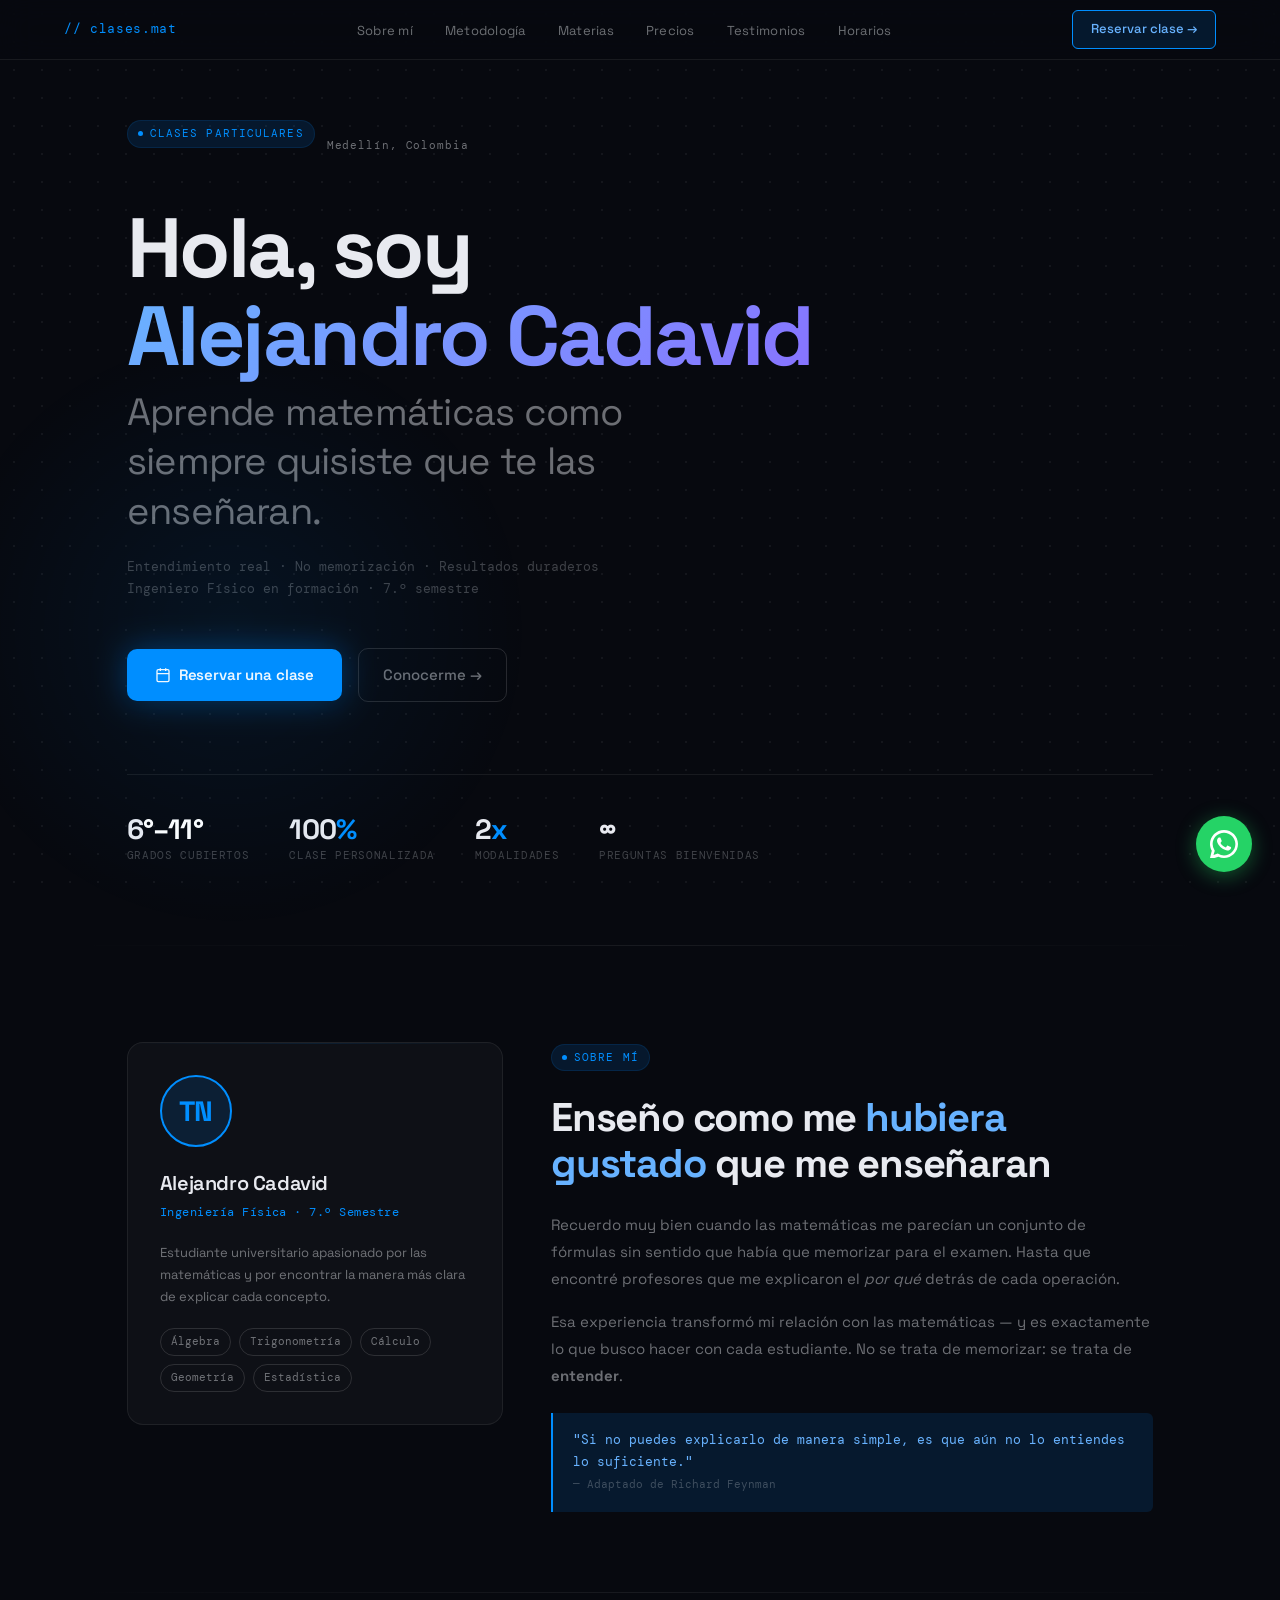
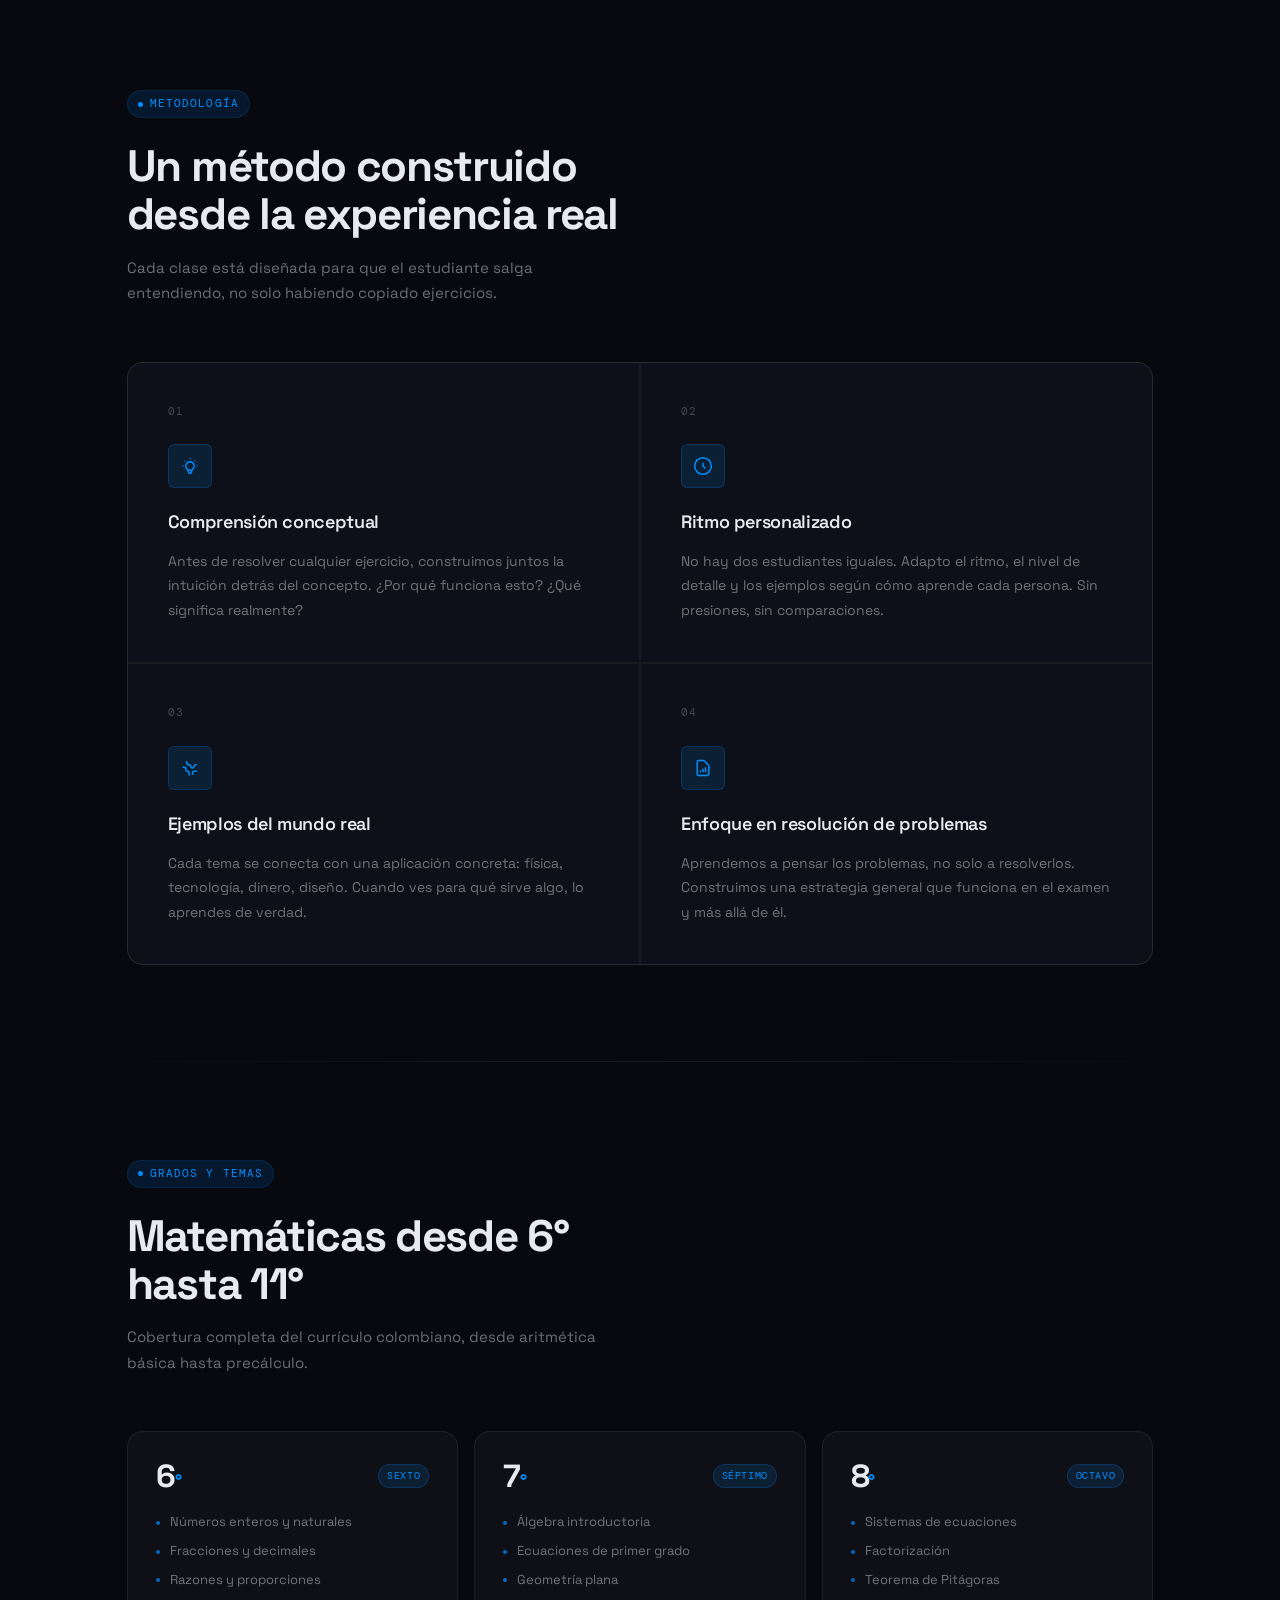
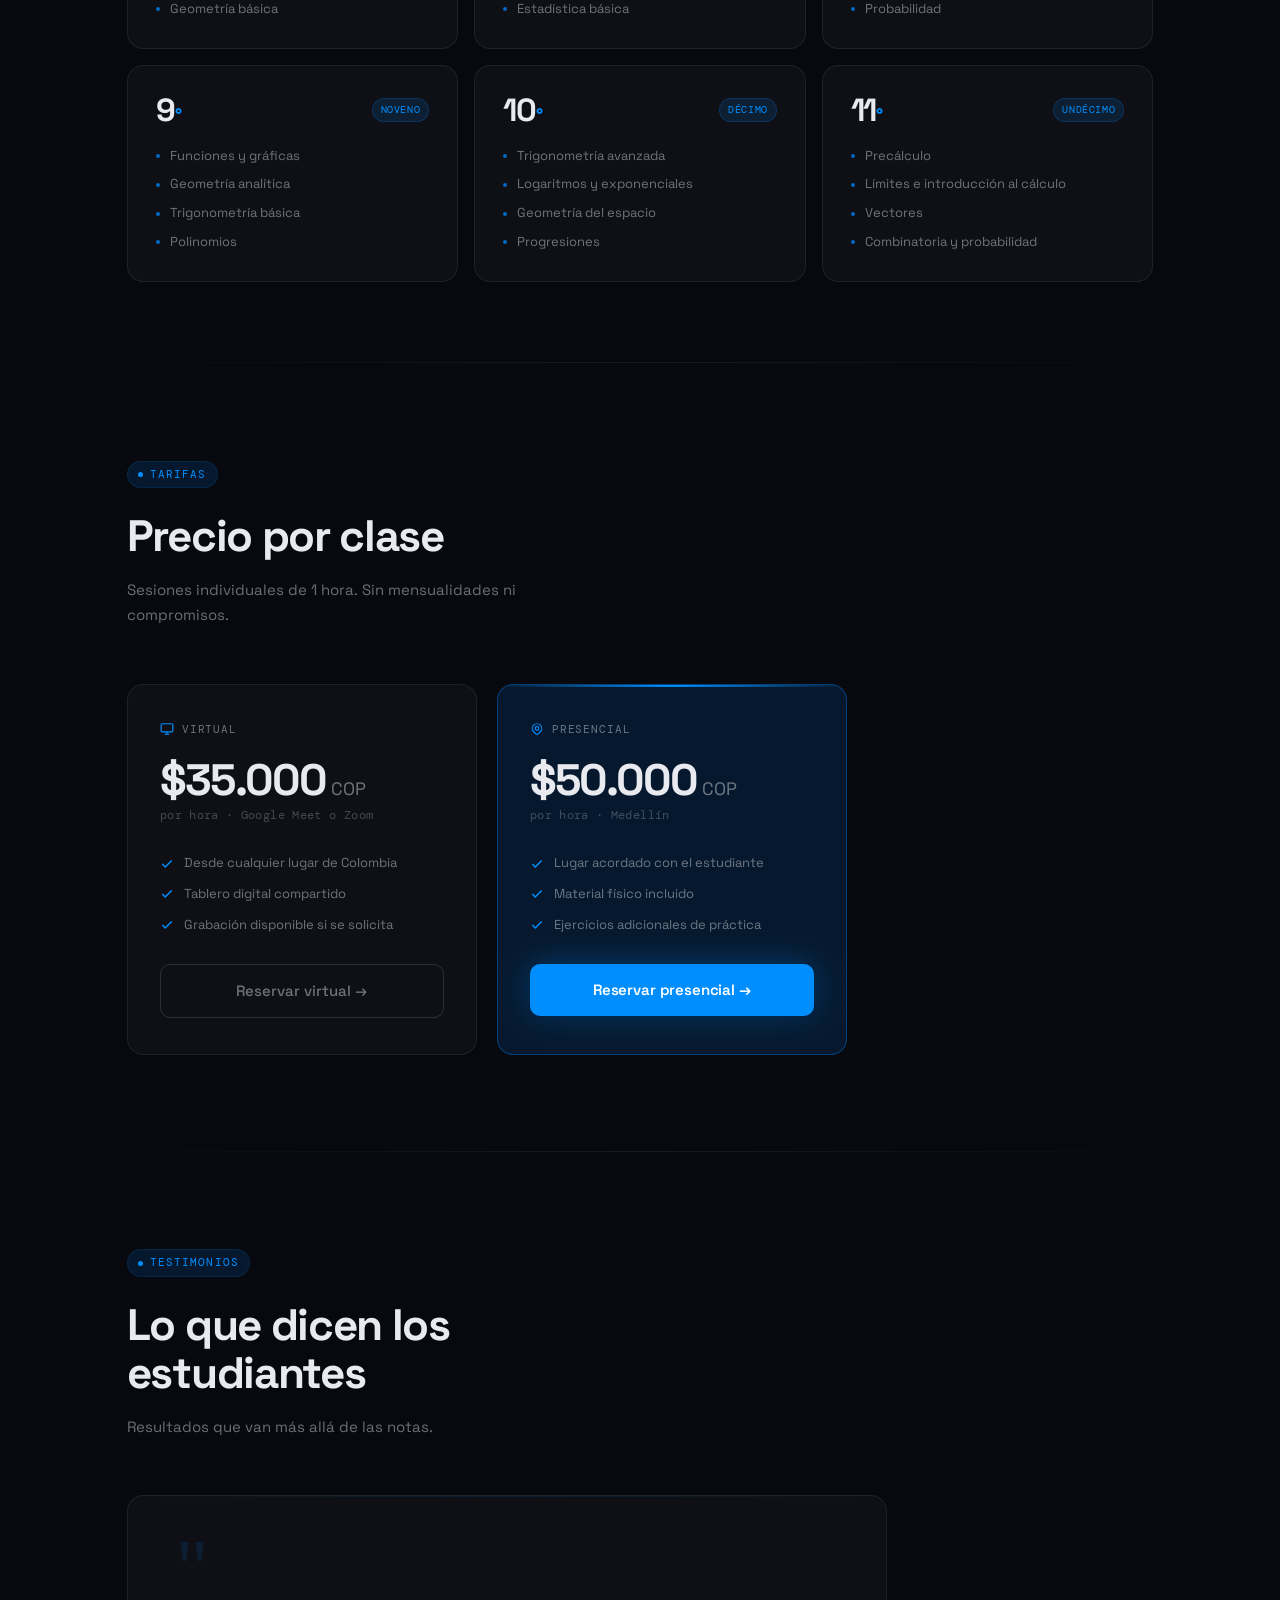
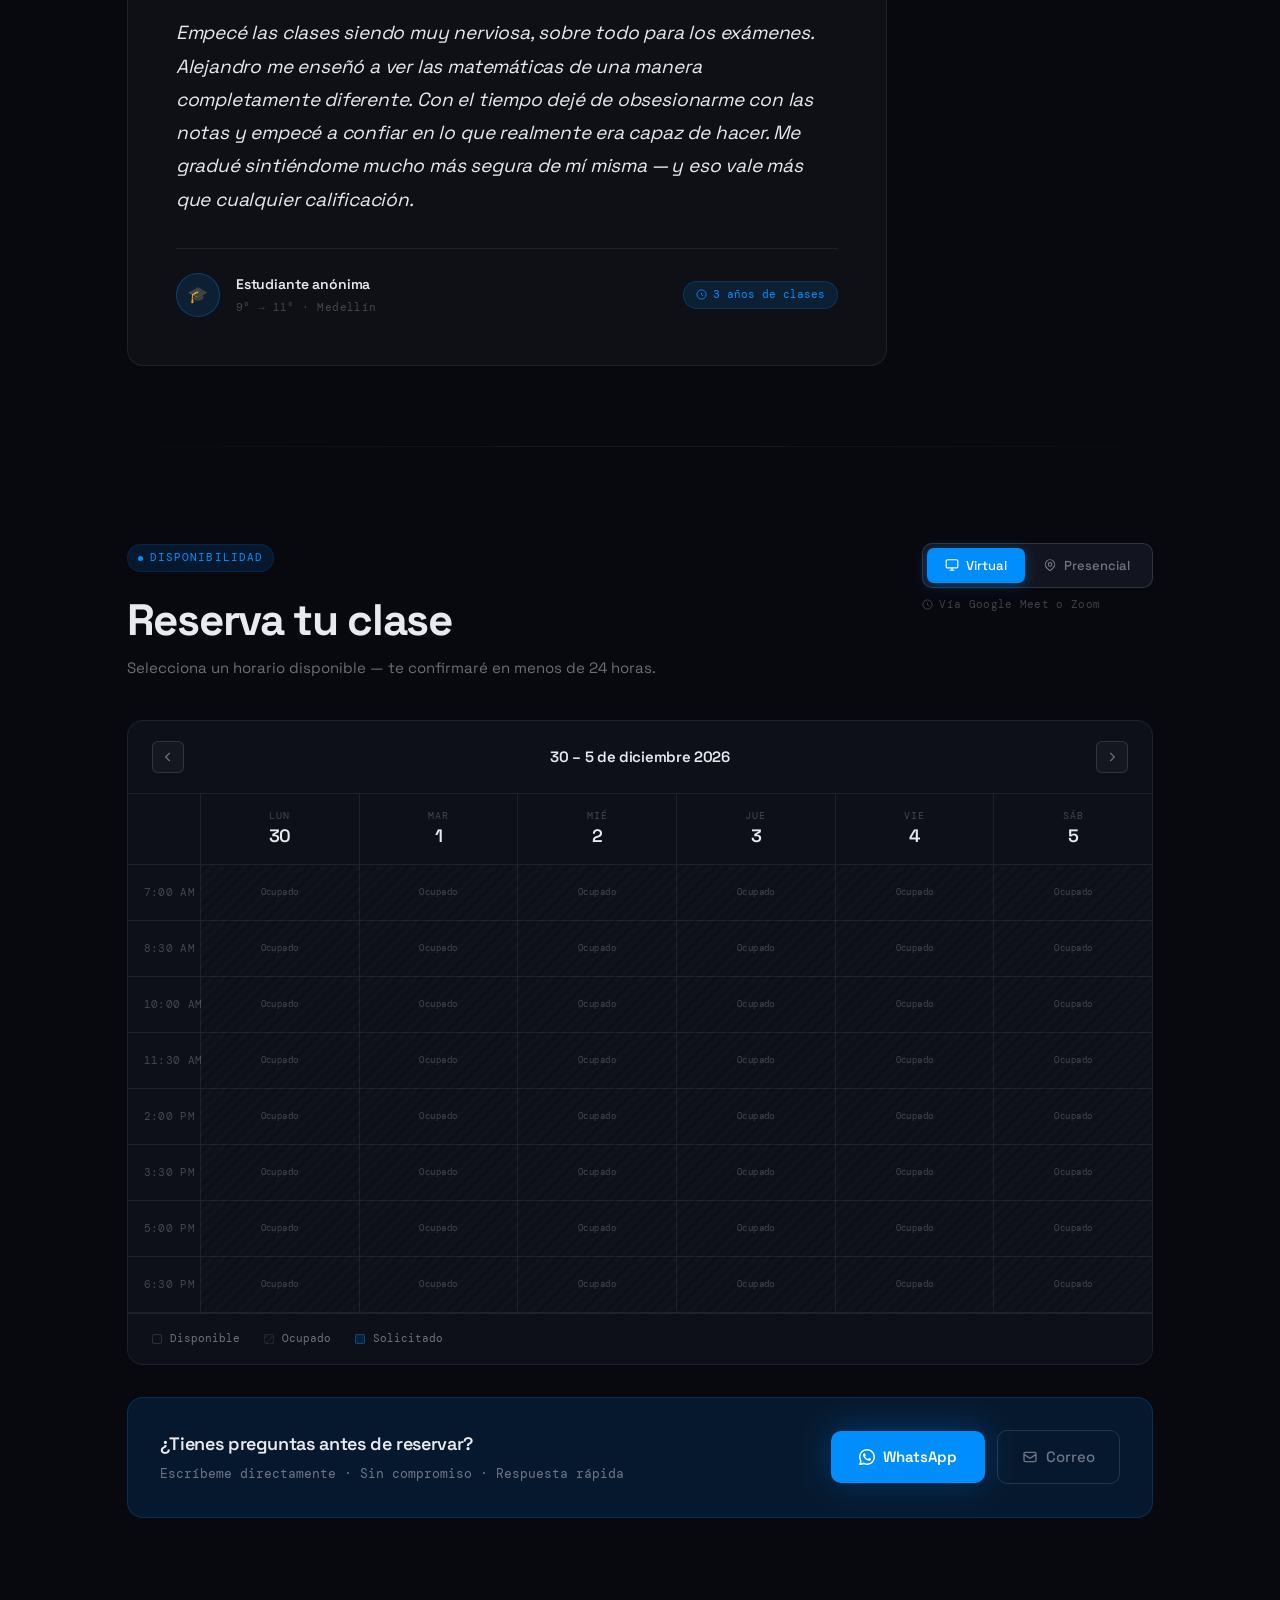
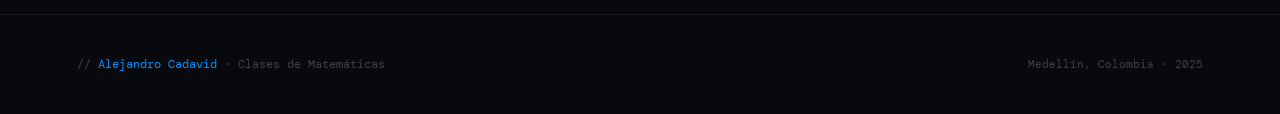
==== index.html @ 2d171fdc "Commit inicial: sitio de tutorías de matemáticas" ====
<!DOCTYPE html>
<html lang="es">
<head>
<meta charset="UTF-8">
<meta name="viewport" content="width=device-width, initial-scale=1.0">
<title>Clases de Matemáticas — Aprende de verdad</title>
<link rel="preconnect" href="https://fonts.googleapis.com">
<link href="https://fonts.googleapis.com/css2?family=Space+Grotesk:wght@300;400;500;600;700&family=DM+Mono:wght@300;400;500&display=swap" rel="stylesheet">
<link rel="stylesheet" href="css/styles.css">
</head>
<body>

<!-- ─── NAV ─── -->
<nav>
  <div class="nav-logo">// clases.mat</div>
  <ul class="nav-links">
    <li><a href="#sobre-mi">Sobre mí</a></li>
    <li><a href="#metodologia">Metodología</a></li>
    <li><a href="#materias">Materias</a></li>
    <li><a href="#precios">Precios</a></li>
    <li><a href="#testimonios">Testimonios</a></li>
    <li><a href="#reservar">Horarios</a></li>
  </ul>
  <a href="#reservar" class="nav-cta">Reservar clase →</a>
</nav>

<!-- ─── HERO ─── -->
<section id="hero">
  <div class="hero-eyebrow reveal">
    <span class="label">Clases particulares</span>
    <span class="badge">Medellín, Colombia</span>
  </div>
  <h1 class="hero-name reveal reveal-delay-1">
    Hola, soy<br><span id="tutor-name">Alejandro Cadavid</span>
  </h1>
  <p class="hero-tagline reveal reveal-delay-2">
    Aprende matemáticas como siempre quisiste que te las enseñaran.
  </p>
  <p class="hero-sub reveal reveal-delay-3">
    Entendimiento real · No memorización · Resultados duraderos<br>
    Ingeniero Físico en formación · 7.º semestre
  </p>
  <div class="hero-actions reveal reveal-delay-4">
    <a href="#reservar" class="btn-primary">
      <svg fill="none" viewBox="0 0 24 24" stroke="currentColor" stroke-width="2"><rect x="3" y="4" width="18" height="18" rx="2"/><path d="M16 2v4M8 2v4M3 10h18"/></svg>
      Reservar una clase
    </a>
    <a href="#sobre-mi" class="btn-ghost">Conocerme →</a>
  </div>
  <div class="hero-stats">
    <div class="stat-item reveal reveal-delay-1">
      <div class="stat-num">6<span style="color: rgb(255, 255, 255)">°–11°</span></div>
      <div class="stat-label">Grados cubiertos</div>
    </div>
    <div class="stat-item reveal reveal-delay-2">
      <div class="stat-num">100<span>%</span></div>
      <div class="stat-label">Clase personalizada</div>
    </div>
    <div class="stat-item reveal reveal-delay-3">
      <div class="stat-num">2<span>x</span></div>
      <div class="stat-label">Modalidades</div>
    </div>
    <div class="stat-item reveal reveal-delay-4">
      <div class="stat-num">∞</div>
      <div class="stat-label">Preguntas bienvenidas</div>
    </div>
  </div>
</section>

<div class="section-divider"></div>

<!-- ─── ABOUT ─── -->
<section id="sobre-mi">
  <div class="about-grid">
    <!-- Left Card -->
    <div class="about-card reveal">
      <div class="avatar-placeholder" id="avatar-initials">TN</div>
      <div class="about-name" id="about-name-display">Alejandro Cadavid</div>
      <div class="about-title">Ingeniería Física · 7.º Semestre</div>
      <p style="color:var(--text-muted); font-size:13px; line-height:1.7;">
        Estudiante universitario apasionado por las matemáticas y por encontrar la manera más clara de explicar cada concepto.
      </p>
      <div class="about-tags">
        <span class="tag">Álgebra</span>
        <span class="tag">Trigonometría</span>
        <span class="tag">Cálculo</span>
        <span class="tag">Geometría</span>
        <span class="tag">Estadística</span>
      </div>
    </div>
    <!-- Right Content -->
    <div class="about-content reveal reveal-delay-2">
      <div class="label">Sobre mí</div>
      <h2>Enseño como me <em>hubiera gustado</em> que me enseñaran</h2>
      <p>
        Recuerdo muy bien cuando las matemáticas me parecían un conjunto de fórmulas sin sentido que había que memorizar para el examen. Hasta que encontré profesores que me explicaron el <em>por qué</em> detrás de cada operación.
      </p>
      <p>
        Esa experiencia transformó mi relación con las matemáticas — y es exactamente lo que busco hacer con cada estudiante. No se trata de memorizar: se trata de <strong>entender</strong>.
      </p>
      <div class="about-quote">
        "Si no puedes explicarlo de manera simple, es que aún no lo entiendes lo suficiente."<br>
        <span style="color:var(--text-dim); font-size:11px;">— Adaptado de Richard Feynman</span>
      </div>
    </div>
  </div>
</section>

<div class="section-divider"></div>

<!-- ─── METHODOLOGY ─── -->
<section id="metodologia">
  <div class="section-header reveal">
    <div class="label">Metodología</div>
    <h2>Un método construido desde la experiencia real</h2>
    <p>Cada clase está diseñada para que el estudiante salga entendiendo, no solo habiendo copiado ejercicios.</p>
  </div>
  <div class="method-grid">
    <!-- Card 1 -->
    <div class="method-card reveal">
      <div class="method-num">01</div>
      <div class="method-icon">
        <svg fill="none" viewBox="0 0 24 24" stroke="currentColor" stroke-width="1.8">
          <path d="M9.663 17h4.673M12 3v1m6.364 1.636l-.707.707M21 12h-1M4 12H3m3.343-5.657l-.707-.707m2.828 9.9a5 5 0 117.072 0l-.548.547A3.374 3.374 0 0014 18.469V19a2 2 0 11-4 0v-.531c0-.895-.356-1.754-.988-2.386l-.548-.547z"/>
        </svg>
      </div>
      <h3>Comprensión conceptual</h3>
      <p>Antes de resolver cualquier ejercicio, construimos juntos la intuición detrás del concepto. ¿Por qué funciona esto? ¿Qué significa realmente?</p>
    </div>
    <!-- Card 2 -->
    <div class="method-card reveal reveal-delay-1">
      <div class="method-num">02</div>
      <div class="method-icon">
        <svg fill="none" viewBox="0 0 24 24" stroke="currentColor" stroke-width="1.8">
          <circle cx="12" cy="12" r="10"/><path d="M12 8v4l3 3"/>
        </svg>
      </div>
      <h3>Ritmo personalizado</h3>
      <p>No hay dos estudiantes iguales. Adapto el ritmo, el nivel de detalle y los ejemplos según cómo aprende cada persona. Sin presiones, sin comparaciones.</p>
    </div>
    <!-- Card 3 -->
    <div class="method-card reveal reveal-delay-2">
      <div class="method-num">03</div>
      <div class="method-icon">
        <svg fill="none" viewBox="0 0 24 24" stroke="currentColor" stroke-width="1.8">
          <path d="M3.055 11H5a2 2 0 012 2v1a2 2 0 002 2 2 2 0 012 2v2.945M8 3.935V5.5A2.5 2.5 0 0010.5 8h.5a2 2 0 012 2 2 2 0 104 0 2 2 0 012-2h1.064M15 20.488V18a2 2 0 012-2h3.064"/>
        </svg>
      </div>
      <h3>Ejemplos del mundo real</h3>
      <p>Cada tema se conecta con una aplicación concreta: física, tecnología, dinero, diseño. Cuando ves para qué sirve algo, lo aprendes de verdad.</p>
    </div>
    <!-- Card 4 -->
    <div class="method-card reveal reveal-delay-3">
      <div class="method-num">04</div>
      <div class="method-icon">
        <svg fill="none" viewBox="0 0 24 24" stroke="currentColor" stroke-width="1.8">
          <path d="M9 17v-2m3 2v-4m3 4v-6m2 10H7a2 2 0 01-2-2V5a2 2 0 012-2h5.586a1 1 0 01.707.293l5.414 5.414a1 1 0 01.293.707V19a2 2 0 01-2 2z"/>
        </svg>
      </div>
      <h3>Enfoque en resolución de problemas</h3>
      <p>Aprendemos a pensar los problemas, no solo a resolverlos. Construimos una estrategia general que funciona en el examen y más allá de él.</p>
    </div>
  </div>
</section>

<div class="section-divider"></div>

<!-- ─── SUBJECTS ─── -->
<section id="materias">
  <div class="section-header reveal">
    <div class="label">Grados y temas</div>
    <h2>Matemáticas desde 6° hasta 11°</h2>
    <p>Cobertura completa del currículo colombiano, desde aritmética básica hasta precálculo.</p>
  </div>
  <div class="grades-grid" id="grades-grid"></div>
</section>

<div class="section-divider"></div>

<!-- ─── PRICING ─── -->
<section id="precios">
  <div class="section-header reveal">
    <div class="label">Tarifas</div>
    <h2>Precio por clase</h2>
    <p>Sesiones individuales de 1 hora. Sin mensualidades ni compromisos.</p>
  </div>
  <div class="pricing-grid">
    <!-- Virtual -->
    <div class="pricing-card reveal">
      <div class="pricing-mode">
        <svg fill="none" viewBox="0 0 24 24" stroke="currentColor" stroke-width="2"><rect x="2" y="3" width="20" height="14" rx="2"/><path d="M8 21h8M12 17v4"/></svg>
        Virtual
      </div>
      <div class="pricing-price">$35.000<span> COP</span></div>
      <div class="pricing-duration">por hora · Google Meet o Zoom</div>
      <div class="pricing-features">
        <div class="pricing-feature">
          <svg fill="none" viewBox="0 0 24 24" stroke="currentColor" stroke-width="2.5"><polyline points="20 6 9 17 4 12"/></svg>
          Desde cualquier lugar de Colombia
        </div>
        <div class="pricing-feature">
          <svg fill="none" viewBox="0 0 24 24" stroke="currentColor" stroke-width="2.5"><polyline points="20 6 9 17 4 12"/></svg>
          Tablero digital compartido
        </div>
        <div class="pricing-feature">
          <svg fill="none" viewBox="0 0 24 24" stroke="currentColor" stroke-width="2.5"><polyline points="20 6 9 17 4 12"/></svg>
          Grabación disponible si se solicita
        </div>
      </div>
      <a href="https://wa.me/573217401519?text=Hola%20Alejandro%2C%20quiero%20reservar%20una%20clase%20virtual" target="_blank" rel="noopener" class="btn-ghost" style="display:inline-flex; width:100%; justify-content:center;">
        Reservar virtual →
      </a>
    </div>
    <!-- Presencial -->
    <div class="pricing-card featured reveal reveal-delay-1">
      <div class="pricing-mode">
        <svg fill="none" viewBox="0 0 24 24" stroke="currentColor" stroke-width="2"><path d="M17.657 16.657L13.414 20.9a1.998 1.998 0 01-2.827 0l-4.244-4.243a8 8 0 1111.314 0z"/><path d="M15 11a3 3 0 11-6 0 3 3 0 016 0z"/></svg>
        Presencial
      </div>
      <div class="pricing-price">$50.000<span> COP</span></div>
      <div class="pricing-duration">por hora · Medellín</div>
      <div class="pricing-features">
        <div class="pricing-feature">
          <svg fill="none" viewBox="0 0 24 24" stroke="currentColor" stroke-width="2.5"><polyline points="20 6 9 17 4 12"/></svg>
          Lugar acordado con el estudiante
        </div>
        <div class="pricing-feature">
          <svg fill="none" viewBox="0 0 24 24" stroke="currentColor" stroke-width="2.5"><polyline points="20 6 9 17 4 12"/></svg>
          Material físico incluido
        </div>
        <div class="pricing-feature">
          <svg fill="none" viewBox="0 0 24 24" stroke="currentColor" stroke-width="2.5"><polyline points="20 6 9 17 4 12"/></svg>
          Ejercicios adicionales de práctica
        </div>
      </div>
      <a href="https://wa.me/573217401519?text=Hola%20Alejandro%2C%20quiero%20reservar%20una%20clase%20presencial" target="_blank" rel="noopener" class="btn-primary" style="display:inline-flex; width:100%; justify-content:center;">
        Reservar presencial →
      </a>
    </div>
  </div>
</section>

<div class="section-divider"></div>

<!-- ─── TESTIMONIALS ─── -->
<section id="testimonios">
  <div class="section-header reveal">
    <div class="label">Testimonios</div>
    <h2>Lo que dicen los estudiantes</h2>
    <p>Resultados que van más allá de las notas.</p>
  </div>
  <div class="testimonial-featured reveal reveal-delay-1">
    <span class="testimonial-quote-mark">"</span>
    <p class="testimonial-text">
      Empecé las clases siendo muy nerviosa, sobre todo para los exámenes. Alejandro me enseñó a ver las matemáticas de una manera completamente diferente. Con el tiempo dejé de obsesionarme con las notas y empecé a confiar en lo que realmente era capaz de hacer. Me gradué sintiéndome mucho más segura de mí misma — y eso vale más que cualquier calificación.
    </p>
    <div class="testimonial-divider"></div>
    <div class="testimonial-meta">
      <div class="testimonial-avatar">🎓</div>
      <div class="testimonial-info">
        <div class="testimonial-name">Estudiante anónima</div>
        <div class="testimonial-detail">9° → 11° · Medellín</div>
      </div>
      <div class="testimonial-years">
        <svg fill="none" viewBox="0 0 24 24" stroke="currentColor" stroke-width="2"><circle cx="12" cy="12" r="10"/><path d="M12 8v4l3 3"/></svg>
        3 años de clases
      </div>
    </div>
  </div>
</section>

<div class="section-divider"></div>

<!-- ─── BOOKING ─── -->
<section id="reservar" style="max-width:1180px; margin:0 auto; padding:96px max(24px,6vw);">
  <div class="booking-header">
    <div>
      <div class="label">Disponibilidad</div>
      <h2 style="font-size:clamp(28px,3.5vw,44px); font-weight:700; letter-spacing:-0.03em; line-height:1.1;">Reserva tu clase</h2>
      <p style="color:var(--text-muted); font-size:15px; margin-top:12px;">Selecciona un horario disponible — te confirmaré en menos de 24 horas.</p>
    </div>
    <div>
      <div class="location-toggle" id="location-toggle">
        <button class="toggle-btn active" data-mode="virtual" onclick="setMode('virtual')">
          <svg fill="none" viewBox="0 0 24 24" stroke="currentColor" stroke-width="2"><rect x="2" y="3" width="20" height="14" rx="2"/><path d="M8 21h8M12 17v4"/></svg>
          Virtual
        </button>
        <button class="toggle-btn" data-mode="presencial" onclick="setMode('presencial')">
          <svg fill="none" viewBox="0 0 24 24" stroke="currentColor" stroke-width="2"><path d="M17.657 16.657L13.414 20.9a1.998 1.998 0 01-2.827 0l-4.244-4.243a8 8 0 1111.314 0z"/><path d="M15 11a3 3 0 11-6 0 3 3 0 016 0z"/></svg>
          Presencial
        </button>
      </div>
      <div class="location-note" id="location-note">
        <svg fill="none" viewBox="0 0 24 24" stroke="currentColor" stroke-width="2"><circle cx="12" cy="12" r="10"/><path d="M12 8v4l3 3"/></svg>
        <span id="location-text">Vía Google Meet o Zoom</span>
      </div>
    </div>
  </div>

  <!-- Calendar -->
  <div class="calendar-wrapper reveal">
    <div class="calendar-nav">
      <button class="cal-nav-btn" onclick="changeWeek(-1)">
        <svg width="14" height="14" fill="none" viewBox="0 0 24 24" stroke="currentColor" stroke-width="2"><path d="M15 19l-7-7 7-7"/></svg>
      </button>
      <div class="calendar-week-label" id="week-label"></div>
      <button class="cal-nav-btn" onclick="changeWeek(1)">
        <svg width="14" height="14" fill="none" viewBox="0 0 24 24" stroke="currentColor" stroke-width="2"><path d="M9 5l7 7-7 7"/></svg>
      </button>
    </div>
    <div class="calendar-grid" id="calendar-grid"></div>
    <div class="cal-legend">
      <div class="legend-item"><div class="legend-dot available"></div> Disponible</div>
      <div class="legend-item"><div class="legend-dot blocked"></div> Ocupado</div>
      <div class="legend-item"><div class="legend-dot requested"></div> Solicitado</div>
    </div>
  </div>

  <!-- CTA Box -->
  <div class="booking-cta-box reveal reveal-delay-2">
    <div class="booking-cta-text">
      <h3>¿Tienes preguntas antes de reservar?</h3>
      <p>Escríbeme directamente · Sin compromiso · Respuesta rápida</p>
    </div>
    <div class="contact-actions">
      <a href="https://wa.me/573217401519?text=Hola%20Alejandro%2C%20quiero%20informaci%C3%B3n%20sobre%20las%20clases%20de%20matem%C3%A1ticas" target="_blank" rel="noopener" class="btn-primary">
        <svg width="16" height="16" viewBox="0 0 24 24" fill="currentColor"><path d="M17.472 14.382c-.297-.149-1.758-.867-2.03-.967-.273-.099-.471-.148-.67.15-.197.297-.767.966-.94 1.164-.173.199-.347.223-.644.075-.297-.15-1.255-.463-2.39-1.475-.883-.788-1.48-1.761-1.653-2.059-.173-.297-.018-.458.13-.606.134-.133.298-.347.446-.52.149-.174.198-.298.298-.497.099-.198.05-.371-.025-.52-.075-.149-.669-1.612-.916-2.207-.242-.579-.487-.5-.669-.51-.173-.008-.371-.01-.57-.01-.198 0-.52.074-.792.372-.272.297-1.04 1.016-1.04 2.479 0 1.462 1.065 2.875 1.213 3.074.149.198 2.096 3.2 5.077 4.487.709.306 1.262.489 1.694.625.712.227 1.36.195 1.871.118.571-.085 1.758-.719 2.006-1.413.248-.694.248-1.289.173-1.413-.074-.124-.272-.198-.57-.347z"/><path d="M12 0C5.373 0 0 5.373 0 12c0 2.123.554 4.118 1.528 5.847L.057 23.882a.75.75 0 00.955.981l6.266-1.978A11.94 11.94 0 0012 24c6.627 0 12-5.373 12-12S18.627 0 12 0zm0 21.75a9.71 9.71 0 01-4.953-1.354l-.355-.212-3.683 1.162 1.086-3.565-.231-.366A9.712 9.712 0 012.25 12C2.25 6.615 6.615 2.25 12 2.25S21.75 6.615 21.75 12 17.385 21.75 12 21.75z"/></svg>
        WhatsApp
      </a>
      <a href="mailto:cadavid1006@gmail.com?subject=Consulta%20sobre%20clases%20de%20matem%C3%A1ticas" class="btn-ghost">
        <svg width="16" height="16" fill="none" viewBox="0 0 24 24" stroke="currentColor" stroke-width="2"><path d="M3 8l7.89 5.26a2 2 0 002.22 0L21 8M5 19h14a2 2 0 002-2V7a2 2 0 00-2-2H5a2 2 0 00-2 2v10a2 2 0 002 2z"/></svg>
        Correo
      </a>
    </div>
  </div>
</section>

<!-- ─── FOOTER ─── -->
<footer>
  <div class="footer-brand">// <span id="footer-name">Alejandro Cadavid</span> · Clases de Matemáticas</div>
  <div class="footer-copy">Medellín, Colombia · 2025</div>
</footer>

<!-- ─── BOOKING MODAL ─── -->
<div class="modal-backdrop" id="booking-modal" onclick="closeModalOnBackdrop(event)">
  <div class="modal">
    <button class="modal-close" onclick="closeModal()" aria-label="Cerrar">
      <svg width="12" height="12" fill="none" viewBox="0 0 24 24" stroke="currentColor" stroke-width="2.5"><path d="M18 6L6 18M6 6l12 12"/></svg>
    </button>
    <div class="modal-slot-info" id="modal-slot-info"></div>
    <h3>Solicitar clase</h3>
    <p class="modal-subtitle">Te confirmo en menos de 24 horas por WhatsApp.</p>

    <div class="form-field">
      <label class="form-label" for="field-name">Nombre</label>
      <input class="form-input" id="field-name" type="text" placeholder="Tu nombre completo" autocomplete="name">
    </div>
    <div class="form-field">
      <label class="form-label" for="field-grade">Grado escolar</label>
      <select class="form-select" id="field-grade">
        <option value="" disabled selected>Selecciona tu grado</option>
        <option value="6°">6° — Sexto</option>
        <option value="7°">7° — Séptimo</option>
        <option value="8°">8° — Octavo</option>
        <option value="9°">9° — Noveno</option>
        <option value="10°">10° — Décimo</option>
        <option value="11°">11° — Undécimo</option>
      </select>
    </div>
    <div class="form-field">
      <label class="form-label" for="field-topic">Tema específico <span style="color:var(--text-dim)">(opcional)</span></label>
      <input class="form-input" id="field-topic" type="text" placeholder="Ej: fracciones, trigonometría...">
    </div>
    <div class="form-field">
      <label class="form-label" for="field-phone">Tu WhatsApp</label>
      <input class="form-input" id="field-phone" type="tel" placeholder="+57 300 000 0000" autocomplete="tel">
    </div>

    <div class="modal-actions">
      <button class="btn-ghost" onclick="closeModal()">Cancelar</button>
      <button class="btn-primary" onclick="submitBooking()">
        <svg width="15" height="15" viewBox="0 0 24 24" fill="currentColor"><path d="M17.472 14.382c-.297-.149-1.758-.867-2.03-.967-.273-.099-.471-.148-.67.15-.197.297-.767.966-.94 1.164-.173.199-.347.223-.644.075-.297-.15-1.255-.463-2.39-1.475-.883-.788-1.48-1.761-1.653-2.059-.173-.297-.018-.458.13-.606.134-.133.298-.347.446-.52.149-.174.198-.298.298-.497.099-.198.05-.371-.025-.52-.075-.149-.669-1.612-.916-2.207-.242-.579-.487-.5-.669-.51-.173-.008-.371-.01-.57-.01-.198 0-.52.074-.792.372-.272.297-1.04 1.016-1.04 2.479 0 1.462 1.065 2.875 1.213 3.074.149.198 2.096 3.2 5.077 4.487.709.306 1.262.489 1.694.625.712.227 1.36.195 1.871.118.571-.085 1.758-.719 2.006-1.413.248-.694.248-1.289.173-1.413-.074-.124-.272-.198-.57-.347z"/><path d="M12 0C5.373 0 0 5.373 0 12c0 2.123.554 4.118 1.528 5.847L.057 23.882a.75.75 0 00.955.981l6.266-1.978A11.94 11.94 0 0012 24c6.627 0 12-5.373 12-12S18.627 0 12 0zm0 21.75a9.71 9.71 0 01-4.953-1.354l-.355-.212-3.683 1.162 1.086-3.565-.231-.366A9.712 9.712 0 012.25 12C2.25 6.615 6.615 2.25 12 2.25S21.75 6.615 21.75 12 17.385 21.75 12 21.75z"/></svg>
        Enviar por WhatsApp
      </button>
    </div>
  </div>
</div>

<!-- ─── WHATSAPP FAB ─── -->
<a href="https://wa.me/573217401519?text=Hola%20Alejandro%2C%20quiero%20informaci%C3%B3n%20sobre%20las%20clases%20de%20matem%C3%A1ticas" target="_blank" rel="noopener" class="wa-fab" aria-label="Contactar por WhatsApp">
  <svg viewBox="0 0 24 24"><path d="M17.472 14.382c-.297-.149-1.758-.867-2.03-.967-.273-.099-.471-.148-.67.15-.197.297-.767.966-.94 1.164-.173.199-.347.223-.644.075-.297-.15-1.255-.463-2.39-1.475-.883-.788-1.48-1.761-1.653-2.059-.173-.297-.018-.458.13-.606.134-.133.298-.347.446-.52.149-.174.198-.298.298-.497.099-.198.05-.371-.025-.52-.075-.149-.669-1.612-.916-2.207-.242-.579-.487-.5-.669-.51-.173-.008-.371-.01-.57-.01-.198 0-.52.074-.792.372-.272.297-1.04 1.016-1.04 2.479 0 1.462 1.065 2.875 1.213 3.074.149.198 2.096 3.2 5.077 4.487.709.306 1.262.489 1.694.625.712.227 1.36.195 1.871.118.571-.085 1.758-.719 2.006-1.413.248-.694.248-1.289.173-1.413-.074-.124-.272-.198-.57-.347z"/><path d="M12 0C5.373 0 0 5.373 0 12c0 2.123.554 4.118 1.528 5.847L.057 23.882a.75.75 0 00.955.981l6.266-1.978A11.94 11.94 0 0012 24c6.627 0 12-5.373 12-12S18.627 0 12 0zm0 21.75a9.71 9.71 0 01-4.953-1.354l-.355-.212-3.683 1.162 1.086-3.565-.231-.366A9.712 9.712 0 012.25 12C2.25 6.615 6.615 2.25 12 2.25S21.75 6.615 21.75 12 17.385 21.75 12 21.75z"/></svg>
</a>

<script src="js/data.js"></script>
<script src="js/app.js"></script>
</body>
</html>
---- css/styles.css ----
/* ─── TOKENS ─── */
:root {
  --bg: #07090f;
  --bg-2: #0d1018;
  --bg-3: #12151f;
  --surface: rgba(255,255,255,0.03);
  --surface-hover: rgba(255,255,255,0.055);
  --border: rgba(255,255,255,0.07);
  --border-strong: rgba(255,255,255,0.13);
  --text: #e8eaf0;
  --text-muted: rgba(232,234,240,0.45);
  --text-dim: rgba(232,234,240,0.25);
  --accent: oklch(0.65 0.22 252);
  --accent-dim: oklch(0.65 0.22 252 / 0.12);
  --accent-glow: oklch(0.65 0.22 252 / 0.35);
  --accent-soft: oklch(0.75 0.14 252);
  --violet: oklch(0.65 0.22 285);
  --violet-dim: oklch(0.65 0.22 285 / 0.12);
  --green: oklch(0.72 0.18 160);
  --green-dim: oklch(0.72 0.18 160 / 0.1);
  --red: oklch(0.65 0.2 25);
  --red-dim: oklch(0.65 0.2 25 / 0.1);

  --font-head: 'Space Grotesk', system-ui, sans-serif;
  --font-mono: 'DM Mono', 'Fira Mono', monospace;

  --radius: 10px;
  --radius-sm: 6px;
  --radius-lg: 16px;
}

/* ─── RESET ─── */
*, *::before, *::after { box-sizing: border-box; margin: 0; padding: 0; }
html { scroll-behavior: smooth; }
body {
  background: var(--bg);
  color: var(--text);
  font-family: var(--font-head);
  line-height: 1.6;
  -webkit-font-smoothing: antialiased;
  overflow-x: hidden;
}

/* ─── DOT GRID BACKGROUND ─── */
body::before {
  content: '';
  position: fixed;
  inset: 0;
  background-image: radial-gradient(circle, rgba(255,255,255,0.055) 1px, transparent 1px);
  background-size: 28px 28px;
  pointer-events: none;
  z-index: 0;
}

/* ─── NAV ─── */
nav {
  position: fixed;
  top: 0; left: 0; right: 0;
  z-index: 100;
  padding: 0 max(24px, 5vw);
  height: 60px;
  display: flex;
  align-items: center;
  justify-content: space-between;
  border-bottom: 1px solid var(--border);
  background: rgba(7,9,15,0.8);
  backdrop-filter: blur(16px);
  -webkit-backdrop-filter: blur(16px);
}
.nav-logo {
  font-family: var(--font-mono);
  font-size: 13px;
  color: var(--accent);
  letter-spacing: 0.05em;
}
.nav-links {
  display: flex;
  gap: 32px;
  list-style: none;
}
.nav-links a {
  font-size: 13px;
  color: var(--text-muted);
  text-decoration: none;
  transition: color 0.2s;
  letter-spacing: 0.02em;
}
.nav-links a:hover { color: var(--text); }
.nav-cta {
  font-size: 13px;
  padding: 8px 18px;
  background: var(--accent-dim);
  border: 1px solid var(--accent);
  color: var(--accent-soft);
  border-radius: var(--radius-sm);
  text-decoration: none;
  transition: background 0.2s, box-shadow 0.2s;
  font-family: var(--font-head);
  font-weight: 500;
}
.nav-cta:hover {
  background: oklch(0.65 0.22 252 / 0.22);
  box-shadow: 0 0 20px var(--accent-glow);
}

/* ─── MAIN WRAPPER ─── */
main { position: relative; z-index: 1; }

/* ─── SECTION BASE ─── */
section {
  padding: 96px max(24px, 6vw);
  max-width: 1180px;
  margin: 0 auto;
}
section.full { max-width: none; padding: 96px max(24px, 6vw); }

/* ─── LABEL CHIP ─── */
.label {
  display: inline-flex;
  align-items: center;
  gap: 7px;
  font-family: var(--font-mono);
  font-size: 11px;
  letter-spacing: 0.1em;
  text-transform: uppercase;
  color: var(--accent);
  border: 1px solid var(--accent-dim);
  background: var(--accent-dim);
  padding: 4px 10px;
  border-radius: 100px;
  margin-bottom: 24px;
}
.label::before {
  content: '';
  width: 5px; height: 5px;
  border-radius: 50%;
  background: var(--accent);
  display: inline-block;
}

/* ─── HERO ─── */
#hero {
  min-height: 100vh;
  display: flex;
  flex-direction: column;
  justify-content: center;
  padding-top: 120px;
  padding-bottom: 80px;
  max-width: 1180px;
  margin: 0 auto;
  padding-left: max(24px, 6vw);
  padding-right: max(24px, 6vw);
  position: relative;
}

/* Radial glow behind hero text */
#hero::after {
  content: '';
  position: absolute;
  top: 35%;
  left: -10%;
  width: 600px;
  height: 600px;
  background: radial-gradient(circle, oklch(0.65 0.22 252 / 0.08) 0%, transparent 70%);
  pointer-events: none;
}

.hero-eyebrow {
  display: flex;
  align-items: center;
  gap: 12px;
  margin-bottom: 32px;
}
.hero-eyebrow .badge {
  font-family: var(--font-mono);
  font-size: 11px;
  letter-spacing: 0.08em;
  color: var(--text-muted);
}
.hero-eyebrow .dot { color: var(--border-strong); }

.hero-name {
  font-size: clamp(48px, 7vw, 84px);
  font-weight: 700;
  line-height: 1.05;
  letter-spacing: -0.03em;
  margin-bottom: 8px;
  color: var(--text);
}
.hero-name span {
  background: linear-gradient(135deg, var(--accent-soft) 0%, var(--violet) 100%);
  -webkit-background-clip: text;
  -webkit-text-fill-color: transparent;
  background-clip: text;
}

.hero-tagline {
  font-size: clamp(22px, 3.5vw, 38px);
  font-weight: 400;
  color: var(--text-muted);
  line-height: 1.3;
  max-width: 620px;
  margin-bottom: 20px;
  letter-spacing: -0.02em;
}

.hero-sub {
  font-family: var(--font-mono);
  font-size: 13px;
  color: var(--text-dim);
  max-width: 480px;
  margin-bottom: 48px;
  line-height: 1.7;
}

.hero-actions {
  display: flex;
  gap: 16px;
  align-items: center;
  flex-wrap: wrap;
}

.btn-primary {
  display: inline-flex;
  align-items: center;
  gap: 8px;
  padding: 14px 28px;
  background: var(--accent);
  color: #fff;
  border-radius: var(--radius);
  font-family: var(--font-head);
  font-size: 15px;
  font-weight: 600;
  text-decoration: none;
  border: none;
  cursor: pointer;
  transition: box-shadow 0.25s, transform 0.2s, background 0.2s;
  box-shadow: 0 0 32px var(--accent-glow), 0 4px 16px rgba(0,0,0,0.4);
  letter-spacing: -0.01em;
}
.btn-primary:hover {
  transform: translateY(-1px);
  box-shadow: 0 0 48px var(--accent-glow), 0 8px 24px rgba(0,0,0,0.5);
  background: oklch(0.7 0.22 252);
}
.btn-primary svg { width: 16px; height: 16px; }

.btn-ghost {
  display: inline-flex;
  align-items: center;
  gap: 8px;
  padding: 14px 24px;
  background: transparent;
  color: var(--text-muted);
  border: 1px solid var(--border-strong);
  border-radius: var(--radius);
  font-family: var(--font-head);
  font-size: 15px;
  font-weight: 500;
  text-decoration: none;
  cursor: pointer;
  transition: border-color 0.2s, color 0.2s, background 0.2s;
}
.btn-ghost:hover {
  border-color: var(--text-dim);
  color: var(--text);
  background: var(--surface-hover);
}

.hero-stats {
  display: flex;
  gap: 40px;
  margin-top: 72px;
  padding-top: 40px;
  border-top: 1px solid var(--border);
  flex-wrap: wrap;
}
.stat-item {}
.stat-num {
  font-size: 28px;
  font-weight: 700;
  letter-spacing: -0.03em;
  color: var(--text);
  line-height: 1;
  margin-bottom: 4px;
}
.stat-num span { color: var(--accent); }
.stat-label {
  font-family: var(--font-mono);
  font-size: 11px;
  color: var(--text-dim);
  letter-spacing: 0.06em;
  text-transform: uppercase;
}

/* ─── DIVIDER ─── */
.section-divider {
  height: 1px;
  background: linear-gradient(90deg, transparent, var(--border), transparent);
  margin: 0 max(24px, 6vw);
}

/* ─── ABOUT ─── */
#sobre-mi { padding-bottom: 80px; }
.about-grid {
  display: grid;
  grid-template-columns: 1fr 1.6fr;
  gap: 48px;
  align-items: start;
}
.about-card {
  background: var(--surface);
  border: 1px solid var(--border);
  border-radius: var(--radius-lg);
  padding: 32px;
  position: relative;
  overflow: hidden;
}
.about-card::before {
  content: '';
  position: absolute;
  top: 0; left: 0; right: 0;
  height: 1px;
  background: linear-gradient(90deg, transparent, var(--accent-dim), transparent);
}
.avatar-placeholder {
  width: 72px;
  height: 72px;
  border-radius: 50%;
  background: var(--accent-dim);
  border: 2px solid var(--accent);
  display: flex;
  align-items: center;
  justify-content: center;
  margin-bottom: 20px;
  font-size: 28px;
  font-weight: 700;
  color: var(--accent);
  letter-spacing: -0.02em;
}
.about-name {
  font-size: 20px;
  font-weight: 600;
  margin-bottom: 4px;
  letter-spacing: -0.02em;
}
.about-title {
  font-family: var(--font-mono);
  font-size: 12px;
  color: var(--accent);
  margin-bottom: 20px;
  letter-spacing: 0.04em;
}
.about-tags {
  display: flex;
  flex-wrap: wrap;
  gap: 8px;
  margin-top: 20px;
}
.tag {
  font-family: var(--font-mono);
  font-size: 11px;
  padding: 4px 10px;
  border: 1px solid var(--border-strong);
  border-radius: 100px;
  color: var(--text-muted);
}

.about-content h2 {
  font-size: clamp(28px, 3.5vw, 40px);
  font-weight: 700;
  letter-spacing: -0.03em;
  line-height: 1.15;
  margin-bottom: 24px;
}
.about-content h2 em {
  font-style: normal;
  color: var(--accent-soft);
}
.about-content p {
  color: var(--text-muted);
  line-height: 1.8;
  margin-bottom: 16px;
  font-size: 15px;
}
.about-quote {
  border-left: 2px solid var(--accent);
  padding: 16px 20px;
  background: var(--accent-dim);
  border-radius: 0 var(--radius-sm) var(--radius-sm) 0;
  margin-top: 24px;
  font-family: var(--font-mono);
  font-size: 13px;
  color: var(--accent-soft);
  line-height: 1.7;
}

/* ─── METHODOLOGY ─── */
#metodologia {}
.section-header {
  margin-bottom: 56px;
}
.section-header h2 {
  font-size: clamp(28px, 3.5vw, 44px);
  font-weight: 700;
  letter-spacing: -0.03em;
  line-height: 1.1;
  max-width: 560px;
}
.section-header p {
  color: var(--text-muted);
  font-size: 15px;
  max-width: 480px;
  margin-top: 16px;
  line-height: 1.7;
}

.method-grid {
  display: grid;
  grid-template-columns: repeat(2, 1fr);
  gap: 2px;
  background: var(--border);
  border-radius: var(--radius-lg);
  overflow: hidden;
  border: 1px solid var(--border);
}
.method-card {
  background: var(--bg-2);
  padding: 40px;
  transition: background 0.2s;
  position: relative;
}
.method-card:hover { background: var(--bg-3); }
.method-num {
  font-family: var(--font-mono);
  font-size: 11px;
  color: var(--text-dim);
  letter-spacing: 0.1em;
  margin-bottom: 24px;
}
.method-icon {
  width: 44px;
  height: 44px;
  border-radius: var(--radius-sm);
  background: var(--accent-dim);
  border: 1px solid oklch(0.65 0.22 252 / 0.2);
  display: flex;
  align-items: center;
  justify-content: center;
  margin-bottom: 20px;
}
.method-icon svg { width: 20px; height: 20px; color: var(--accent); }
.method-card h3 {
  font-size: 18px;
  font-weight: 600;
  letter-spacing: -0.02em;
  margin-bottom: 12px;
}
.method-card p {
  color: var(--text-muted);
  font-size: 14px;
  line-height: 1.75;
}

/* ─── SUBJECTS ─── */
#materias { padding-bottom: 80px; }
.grades-grid {
  display: grid;
  grid-template-columns: repeat(3, 1fr);
  gap: 16px;
}
.grade-card {
  background: var(--surface);
  border: 1px solid var(--border);
  border-radius: var(--radius-lg);
  padding: 28px;
  transition: border-color 0.2s, background 0.2s;
  cursor: default;
}
.grade-card:hover {
  border-color: var(--border-strong);
  background: var(--surface-hover);
}
.grade-header {
  display: flex;
  align-items: center;
  justify-content: space-between;
  margin-bottom: 20px;
}
.grade-num {
  font-size: 32px;
  font-weight: 700;
  letter-spacing: -0.04em;
  line-height: 1;
  color: var(--text);
}
.grade-num span { color: var(--accent); font-size: 18px; }
.grade-badge {
  font-family: var(--font-mono);
  font-size: 10px;
  padding: 3px 8px;
  background: var(--accent-dim);
  border: 1px solid oklch(0.65 0.22 252 / 0.2);
  border-radius: 100px;
  color: var(--accent);
  letter-spacing: 0.06em;
  text-transform: uppercase;
}
.grade-topics {
  display: flex;
  flex-direction: column;
  gap: 8px;
}
.grade-topic {
  display: flex;
  align-items: center;
  gap: 10px;
  font-size: 13px;
  color: var(--text-muted);
}
.grade-topic::before {
  content: '';
  width: 4px; height: 4px;
  border-radius: 50%;
  background: var(--accent);
  flex-shrink: 0;
  opacity: 0.7;
}

/* ─── BOOKING ─── */
#reservar {
  max-width: 1180px;
  margin: 0 auto;
  padding: 96px max(24px, 6vw);
}
.booking-header {
  display: flex;
  align-items: flex-start;
  justify-content: space-between;
  gap: 32px;
  margin-bottom: 40px;
  flex-wrap: wrap;
}
.location-toggle {
  display: flex;
  align-items: center;
  gap: 0;
  background: var(--bg-3);
  border: 1px solid var(--border-strong);
  border-radius: var(--radius);
  padding: 4px;
}
.toggle-btn {
  display: flex;
  align-items: center;
  gap: 7px;
  padding: 9px 18px;
  border-radius: 7px;
  font-size: 13px;
  font-weight: 500;
  font-family: var(--font-head);
  cursor: pointer;
  border: none;
  background: transparent;
  color: var(--text-muted);
  transition: all 0.2s;
}
.toggle-btn.active {
  background: var(--accent);
  color: #fff;
  box-shadow: 0 2px 12px var(--accent-glow);
}
.toggle-btn svg { width: 14px; height: 14px; }

.location-note {
  font-family: var(--font-mono);
  font-size: 11px;
  color: var(--text-dim);
  margin-top: 8px;
  letter-spacing: 0.03em;
  display: flex;
  align-items: center;
  gap: 6px;
}
.location-note svg { width: 11px; height: 11px; }

.calendar-wrapper {
  background: var(--bg-2);
  border: 1px solid var(--border);
  border-radius: var(--radius-lg);
  overflow: hidden;
}
.calendar-nav {
  display: flex;
  align-items: center;
  justify-content: space-between;
  padding: 20px 24px;
  border-bottom: 1px solid var(--border);
}
.calendar-week-label {
  font-size: 15px;
  font-weight: 600;
  letter-spacing: -0.02em;
}
.cal-nav-btn {
  width: 32px; height: 32px;
  border-radius: var(--radius-sm);
  border: 1px solid var(--border-strong);
  background: var(--surface);
  color: var(--text-muted);
  display: flex;
  align-items: center;
  justify-content: center;
  cursor: pointer;
  transition: all 0.2s;
}
.cal-nav-btn:hover {
  background: var(--surface-hover);
  color: var(--text);
  border-color: var(--text-dim);
}

.calendar-grid {
  display: grid;
  grid-template-columns: 72px repeat(6, 1fr);
  border-collapse: collapse;
}
.cal-header-row {
  display: contents;
}
.cal-time-header {
  border-bottom: 1px solid var(--border);
  padding: 14px 16px;
}
.cal-day-header {
  padding: 14px 12px;
  border-left: 1px solid var(--border);
  border-bottom: 1px solid var(--border);
  text-align: center;
}
.cal-day-name {
  font-family: var(--font-mono);
  font-size: 10px;
  text-transform: uppercase;
  letter-spacing: 0.1em;
  color: var(--text-dim);
  display: block;
}
.cal-day-num {
  font-size: 18px;
  font-weight: 600;
  letter-spacing: -0.03em;
  line-height: 1.2;
  color: var(--text);
}
.cal-day-header.today .cal-day-num {
  color: var(--accent);
}
.cal-day-header.today .cal-day-name {
  color: var(--accent);
}

.cal-row {
  display: contents;
}
.cal-time-cell {
  padding: 0 16px;
  height: 56px;
  display: flex;
  align-items: center;
  border-bottom: 1px solid var(--border);
}
.cal-time-label {
  font-family: var(--font-mono);
  font-size: 11px;
  color: var(--text-dim);
  white-space: nowrap;
  letter-spacing: 0.03em;
}
.cal-slot {
  border-left: 1px solid var(--border);
  border-bottom: 1px solid var(--border);
  height: 56px;
  display: flex;
  align-items: center;
  justify-content: center;
  cursor: default;
  transition: background 0.15s;
  position: relative;
}
.cal-slot.available {
  cursor: pointer;
}
.cal-slot.available:hover {
  background: var(--accent-dim);
}
.cal-slot.available:hover::after {
  content: 'Solicitar';
  font-family: var(--font-mono);
  font-size: 10px;
  color: var(--accent);
  letter-spacing: 0.05em;
}
.cal-slot.blocked {
  background: repeating-linear-gradient(
    -45deg,
    transparent,
    transparent 4px,
    rgba(255,255,255,0.015) 4px,
    rgba(255,255,255,0.015) 8px
  );
}
.cal-slot.blocked-label::after {
  content: 'Ocupado';
  font-family: var(--font-mono);
  font-size: 9px;
  color: var(--text-dim);
  letter-spacing: 0.05em;
}
.cal-slot.requested {
  background: var(--accent-dim);
  border: 1px solid oklch(0.65 0.22 252 / 0.3);
}
.cal-slot.requested::after {
  content: 'Solicitado';
  font-family: var(--font-mono);
  font-size: 10px;
  color: var(--accent);
  letter-spacing: 0.05em;
}

/* Legend */
.cal-legend {
  display: flex;
  align-items: center;
  gap: 24px;
  padding: 16px 24px;
  border-top: 1px solid var(--border);
  background: var(--bg-2);
  flex-wrap: wrap;
}
.legend-item {
  display: flex;
  align-items: center;
  gap: 8px;
  font-family: var(--font-mono);
  font-size: 11px;
  color: var(--text-muted);
}
.legend-dot {
  width: 10px; height: 10px;
  border-radius: 2px;
}
.legend-dot.available { background: transparent; border: 1px solid var(--border-strong); }
.legend-dot.blocked {
  background: repeating-linear-gradient(
    -45deg, rgba(255,255,255,0.04), rgba(255,255,255,0.04) 2px,
    transparent 2px, transparent 4px
  );
  border: 1px solid var(--border);
}
.legend-dot.requested { background: var(--accent-dim); border: 1px solid oklch(0.65 0.22 252 / 0.4); }

/* ─── BOOKING CTA ─── */
.booking-cta-box {
  margin-top: 32px;
  padding: 32px;
  background: var(--accent-dim);
  border: 1px solid oklch(0.65 0.22 252 / 0.2);
  border-radius: var(--radius-lg);
  display: flex;
  align-items: center;
  justify-content: space-between;
  gap: 24px;
  flex-wrap: wrap;
}
.booking-cta-text h3 {
  font-size: 18px;
  font-weight: 600;
  letter-spacing: -0.02em;
  margin-bottom: 6px;
}
.booking-cta-text p {
  font-size: 13px;
  color: var(--text-muted);
  font-family: var(--font-mono);
}

/* ─── FOOTER ─── */
footer {
  position: relative;
  z-index: 1;
  padding: 40px max(24px, 6vw);
  border-top: 1px solid var(--border);
  display: flex;
  align-items: center;
  justify-content: space-between;
  gap: 16px;
  flex-wrap: wrap;
}
.footer-brand {
  font-family: var(--font-mono);
  font-size: 12px;
  color: var(--text-dim);
}
.footer-brand span { color: var(--accent); }
.footer-copy {
  font-family: var(--font-mono);
  font-size: 11px;
  color: var(--text-dim);
}

/* ─── SCROLL REVEAL ─── */
.reveal {
  opacity: 0;
  transform: translateY(20px);
  transition: opacity 0.6s ease, transform 0.6s ease;
}
.reveal.visible {
  opacity: 1;
  transform: none;
}
.reveal-delay-1 { transition-delay: 0.1s; }
.reveal-delay-2 { transition-delay: 0.2s; }
.reveal-delay-3 { transition-delay: 0.3s; }
.reveal-delay-4 { transition-delay: 0.4s; }



/* ─── BOOKING MODAL ─── */
.modal-backdrop {
  position: fixed;
  inset: 0;
  background: rgba(0,0,0,0.7);
  backdrop-filter: blur(6px);
  z-index: 500;
  display: flex;
  align-items: center;
  justify-content: center;
  padding: 24px;
  opacity: 0;
  pointer-events: none;
  transition: opacity 0.2s;
}
.modal-backdrop.open {
  opacity: 1;
  pointer-events: all;
}
.modal {
  background: var(--bg-3);
  border: 1px solid var(--border-strong);
  border-radius: var(--radius-lg);
  padding: 32px;
  width: 100%;
  max-width: 440px;
  transform: translateY(12px);
  transition: transform 0.25s;
  position: relative;
}
.modal-backdrop.open .modal {
  transform: translateY(0);
}
.modal-close {
  position: absolute;
  top: 16px; right: 16px;
  width: 28px; height: 28px;
  border-radius: var(--radius-sm);
  border: 1px solid var(--border-strong);
  background: var(--surface);
  color: var(--text-muted);
  display: flex; align-items: center; justify-content: center;
  cursor: pointer;
  transition: all 0.15s;
}
.modal-close:hover { color: var(--text); background: var(--surface-hover); }
.modal-slot-info {
  background: var(--accent-dim);
  border: 1px solid oklch(0.65 0.22 252 / 0.25);
  border-radius: var(--radius-sm);
  padding: 12px 16px;
  margin-bottom: 24px;
  font-family: var(--font-mono);
  font-size: 12px;
  color: var(--accent-soft);
  letter-spacing: 0.03em;
}
.modal h3 {
  font-size: 18px;
  font-weight: 600;
  letter-spacing: -0.02em;
  margin-bottom: 6px;
}
.modal-subtitle {
  font-size: 13px;
  color: var(--text-muted);
  margin-bottom: 24px;
}
.form-field {
  margin-bottom: 16px;
}
.form-label {
  font-family: var(--font-mono);
  font-size: 11px;
  color: var(--text-dim);
  text-transform: uppercase;
  letter-spacing: 0.07em;
  display: block;
  margin-bottom: 6px;
}
.form-input, .form-select {
  width: 100%;
  background: var(--surface);
  border: 1px solid var(--border-strong);
  border-radius: var(--radius-sm);
  padding: 10px 12px;
  color: var(--text);
  font-family: var(--font-head);
  font-size: 14px;
  outline: none;
  transition: border-color 0.2s;
  appearance: none;
}
.form-input:focus, .form-select:focus {
  border-color: var(--accent);
}
.form-input::placeholder { color: var(--text-dim); }
.form-select option { background: var(--bg-3); }
.modal-actions {
  display: flex;
  gap: 10px;
  margin-top: 24px;
}
.modal-actions .btn-primary { flex: 1; justify-content: center; }
.modal-actions .btn-ghost { padding: 14px 18px; }

/* ─── PRICING ─── */
.pricing-grid {
  display: grid;
  grid-template-columns: repeat(2, 1fr);
  gap: 20px;
  max-width: 720px;
}
.pricing-card {
  background: var(--surface);
  border: 1px solid var(--border);
  border-radius: var(--radius-lg);
  padding: 36px 32px;
  position: relative;
  overflow: hidden;
  transition: border-color 0.2s, background 0.2s;
}
.pricing-card:hover {
  border-color: var(--border-strong);
  background: var(--surface-hover);
}
.pricing-card.featured {
  border-color: oklch(0.65 0.22 252 / 0.35);
  background: var(--accent-dim);
}
.pricing-card.featured::before {
  content: '';
  position: absolute;
  top: 0; left: 0; right: 0;
  height: 2px;
  background: linear-gradient(90deg, transparent, var(--accent), transparent);
}
.pricing-mode {
  display: flex;
  align-items: center;
  gap: 8px;
  font-family: var(--font-mono);
  font-size: 11px;
  letter-spacing: 0.08em;
  text-transform: uppercase;
  color: var(--text-muted);
  margin-bottom: 20px;
}
.pricing-mode svg { width: 14px; height: 14px; color: var(--accent); }
.pricing-price {
  font-size: 44px;
  font-weight: 700;
  letter-spacing: -0.04em;
  line-height: 1;
  color: var(--text);
  margin-bottom: 4px;
}
.pricing-price span {
  font-size: 18px;
  font-weight: 400;
  color: var(--text-muted);
  letter-spacing: 0;
}
.pricing-duration {
  font-family: var(--font-mono);
  font-size: 12px;
  color: var(--text-dim);
  margin-bottom: 28px;
  letter-spacing: 0.03em;
}
.pricing-features {
  display: flex;
  flex-direction: column;
  gap: 10px;
  margin-bottom: 28px;
}
.pricing-feature {
  display: flex;
  align-items: center;
  gap: 10px;
  font-size: 13px;
  color: var(--text-muted);
}
.pricing-feature svg {
  width: 14px; height: 14px;
  color: var(--accent);
  flex-shrink: 0;
}

@media (max-width: 640px) {
  .pricing-grid { grid-template-columns: 1fr; max-width: 100%; }
}

/* ─── TESTIMONIALS ─── */
#testimonios { padding-bottom: 80px; }
.testimonial-featured {
  background: var(--surface);
  border: 1px solid var(--border);
  border-radius: var(--radius-lg);
  padding: 48px;
  position: relative;
  overflow: hidden;
  max-width: 760px;
}
.testimonial-featured::before {
  content: '';
  position: absolute;
  top: 0; left: 0; right: 0;
  height: 1px;
  background: linear-gradient(90deg, transparent, var(--accent-dim), transparent);
}
.testimonial-quote-mark {
  font-size: 80px;
  line-height: 0.6;
  color: var(--accent-dim);
  font-family: Georgia, serif;
  margin-bottom: 24px;
  display: block;
  user-select: none;
}
.testimonial-text {
  font-size: clamp(16px, 2vw, 19px);
  line-height: 1.75;
  color: var(--text);
  font-style: italic;
  margin-bottom: 32px;
  letter-spacing: -0.01em;
}
.testimonial-divider {
  height: 1px;
  background: var(--border);
  margin-bottom: 24px;
}
.testimonial-meta {
  display: flex;
  align-items: center;
  gap: 16px;
}
.testimonial-avatar {
  width: 44px; height: 44px;
  border-radius: 50%;
  background: var(--accent-dim);
  border: 1px solid oklch(0.65 0.22 252 / 0.3);
  display: flex;
  align-items: center;
  justify-content: center;
  font-size: 16px;
  flex-shrink: 0;
}
.testimonial-info {}
.testimonial-name {
  font-size: 14px;
  font-weight: 600;
  letter-spacing: -0.01em;
  color: var(--text);
}
.testimonial-detail {
  font-family: var(--font-mono);
  font-size: 11px;
  color: var(--text-dim);
  letter-spacing: 0.04em;
  margin-top: 3px;
}
.testimonial-years {
  margin-left: auto;
  display: flex;
  align-items: center;
  gap: 6px;
  font-family: var(--font-mono);
  font-size: 11px;
  color: var(--accent);
  background: var(--accent-dim);
  border: 1px solid oklch(0.65 0.22 252 / 0.2);
  border-radius: 100px;
  padding: 4px 12px;
}
.testimonial-years svg { width: 11px; height: 11px; }

/* ─── CONTACT ACTIONS ─── */
.contact-actions {
  display: flex;
  gap: 12px;
  align-items: center;
  flex-wrap: wrap;
}

/* ─── WHATSAPP FAB ─── */
.wa-fab {
  position: fixed;
  bottom: 28px;
  right: 28px;
  z-index: 200;
  width: 56px;
  height: 56px;
  border-radius: 50%;
  background: #25d366;
  display: flex;
  align-items: center;
  justify-content: center;
  box-shadow: 0 4px 20px rgba(37,211,102,0.4), 0 2px 8px rgba(0,0,0,0.3);
  transition: transform 0.2s, box-shadow 0.2s;
  text-decoration: none;
}
.wa-fab:hover {
  transform: scale(1.08);
  box-shadow: 0 6px 28px rgba(37,211,102,0.55), 0 4px 12px rgba(0,0,0,0.35);
}
.wa-fab svg { width: 28px; height: 28px; fill: #fff; }

/* ─── RESPONSIVE ─── */
@media (max-width: 900px) {
  .nav-links { display: none; }
  .about-grid { grid-template-columns: 1fr; }
  .method-grid { grid-template-columns: 1fr; }
  .grades-grid { grid-template-columns: repeat(2, 1fr); }
}
@media (max-width: 640px) {
  .grades-grid { grid-template-columns: 1fr; }
  .hero-stats { gap: 24px; }
  .booking-header { flex-direction: column; }
  .calendar-grid { grid-template-columns: 56px repeat(6, 1fr); }
  .cal-day-num { font-size: 14px; }
  .cal-day-name { font-size: 9px; }
  .cal-time-label { font-size: 9px; }
  .cal-time-cell { padding: 0 8px; }
}
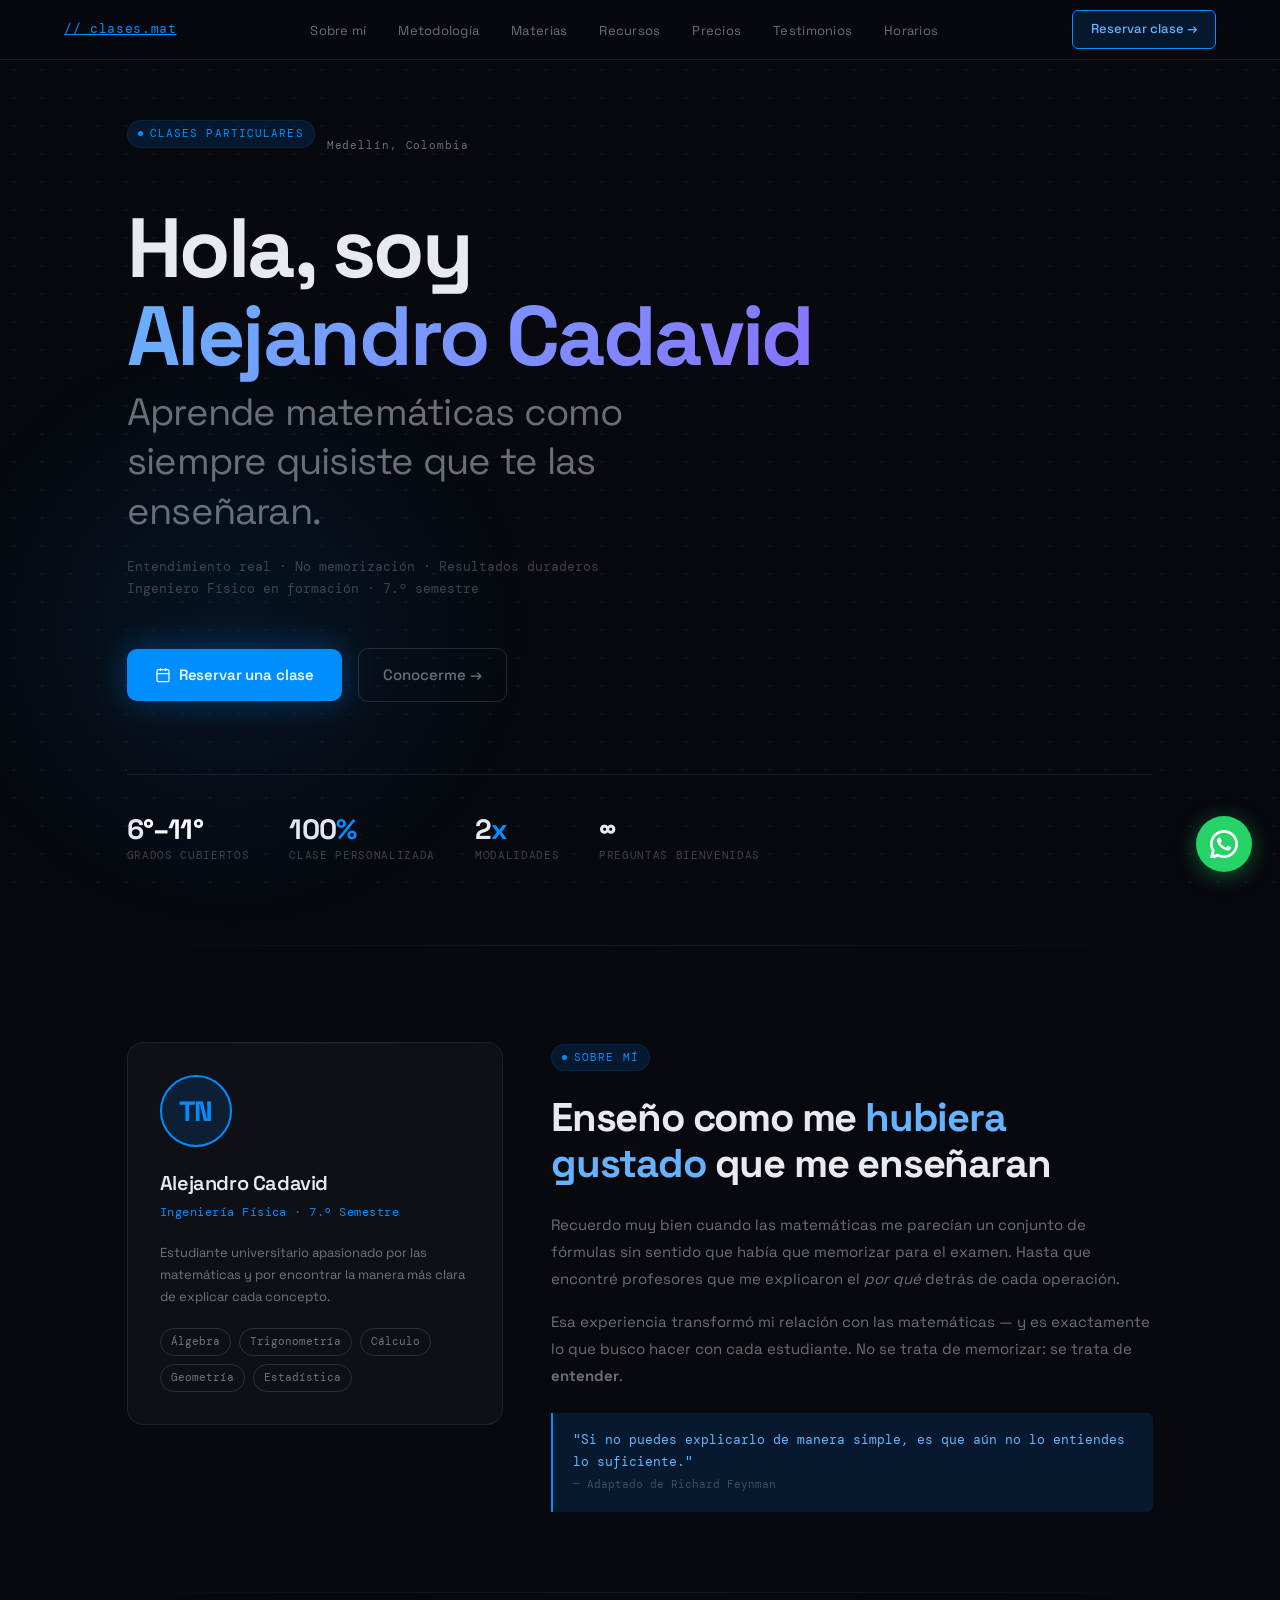
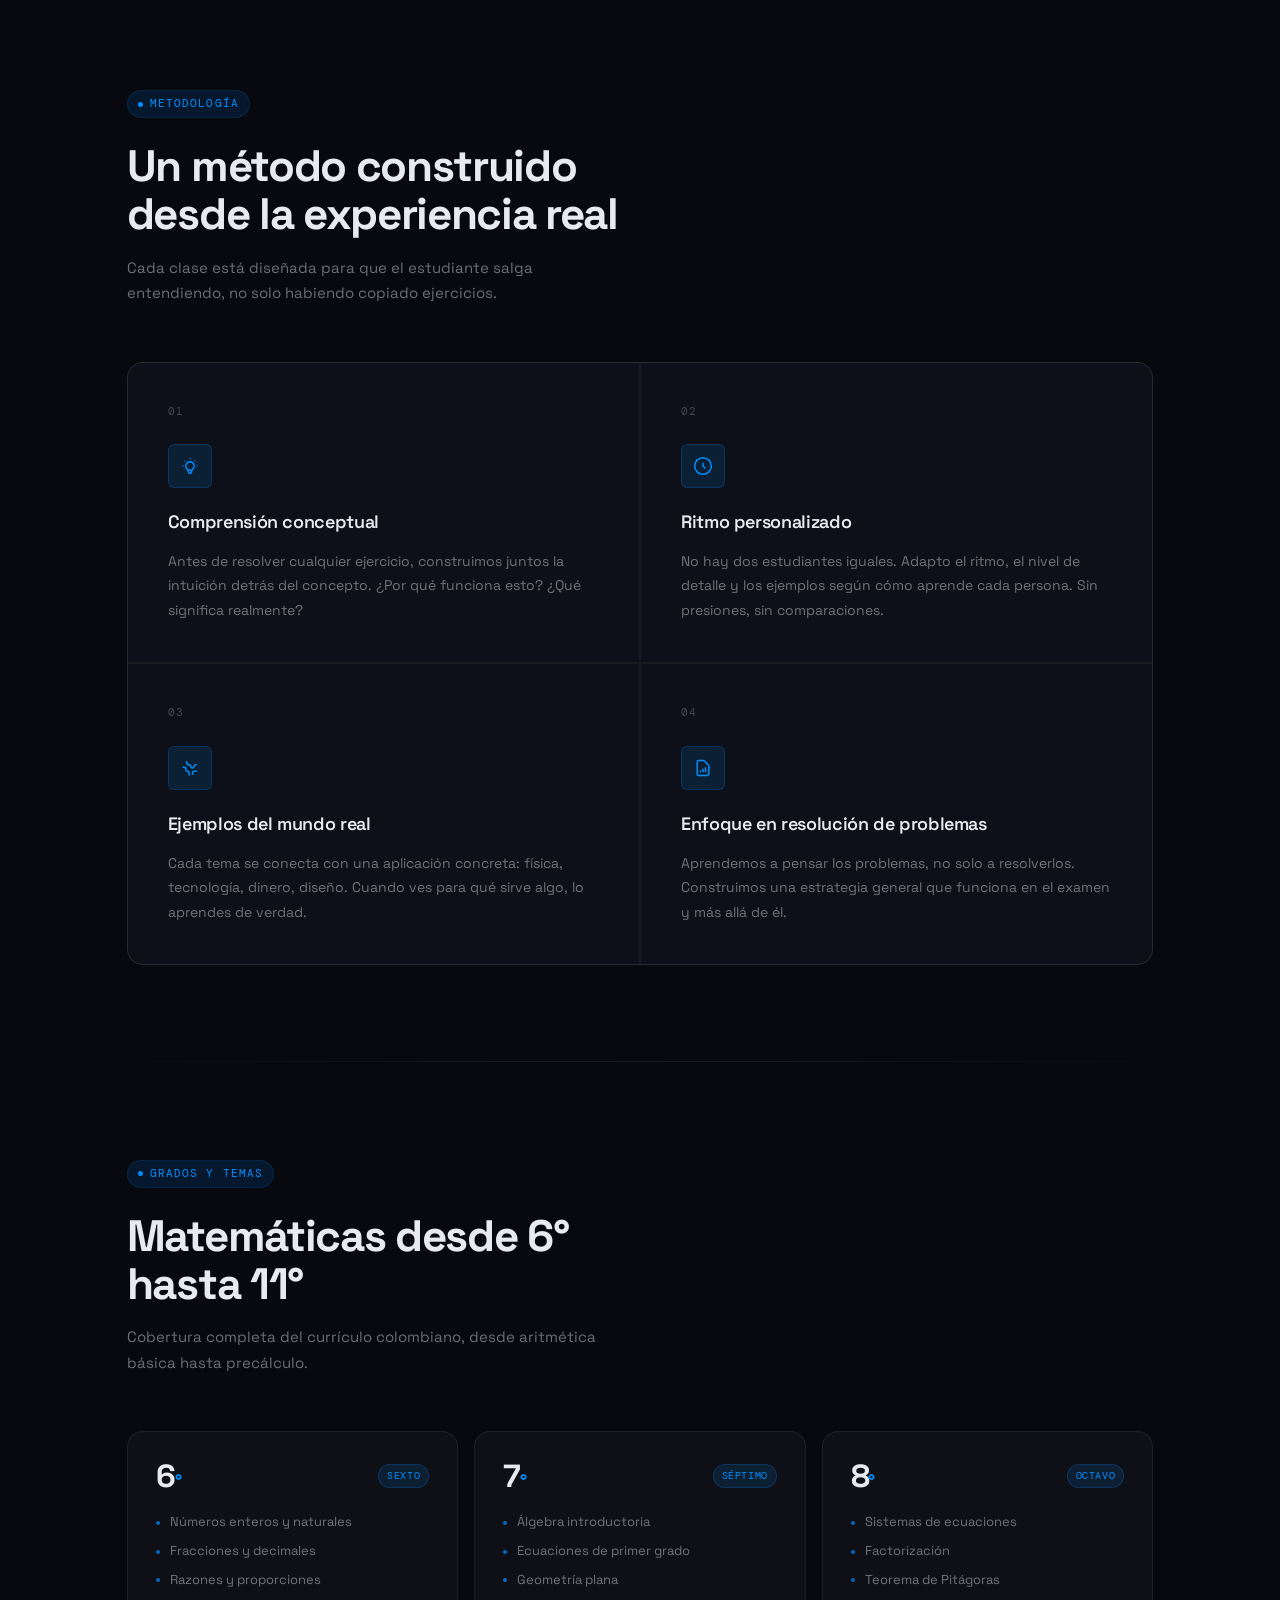
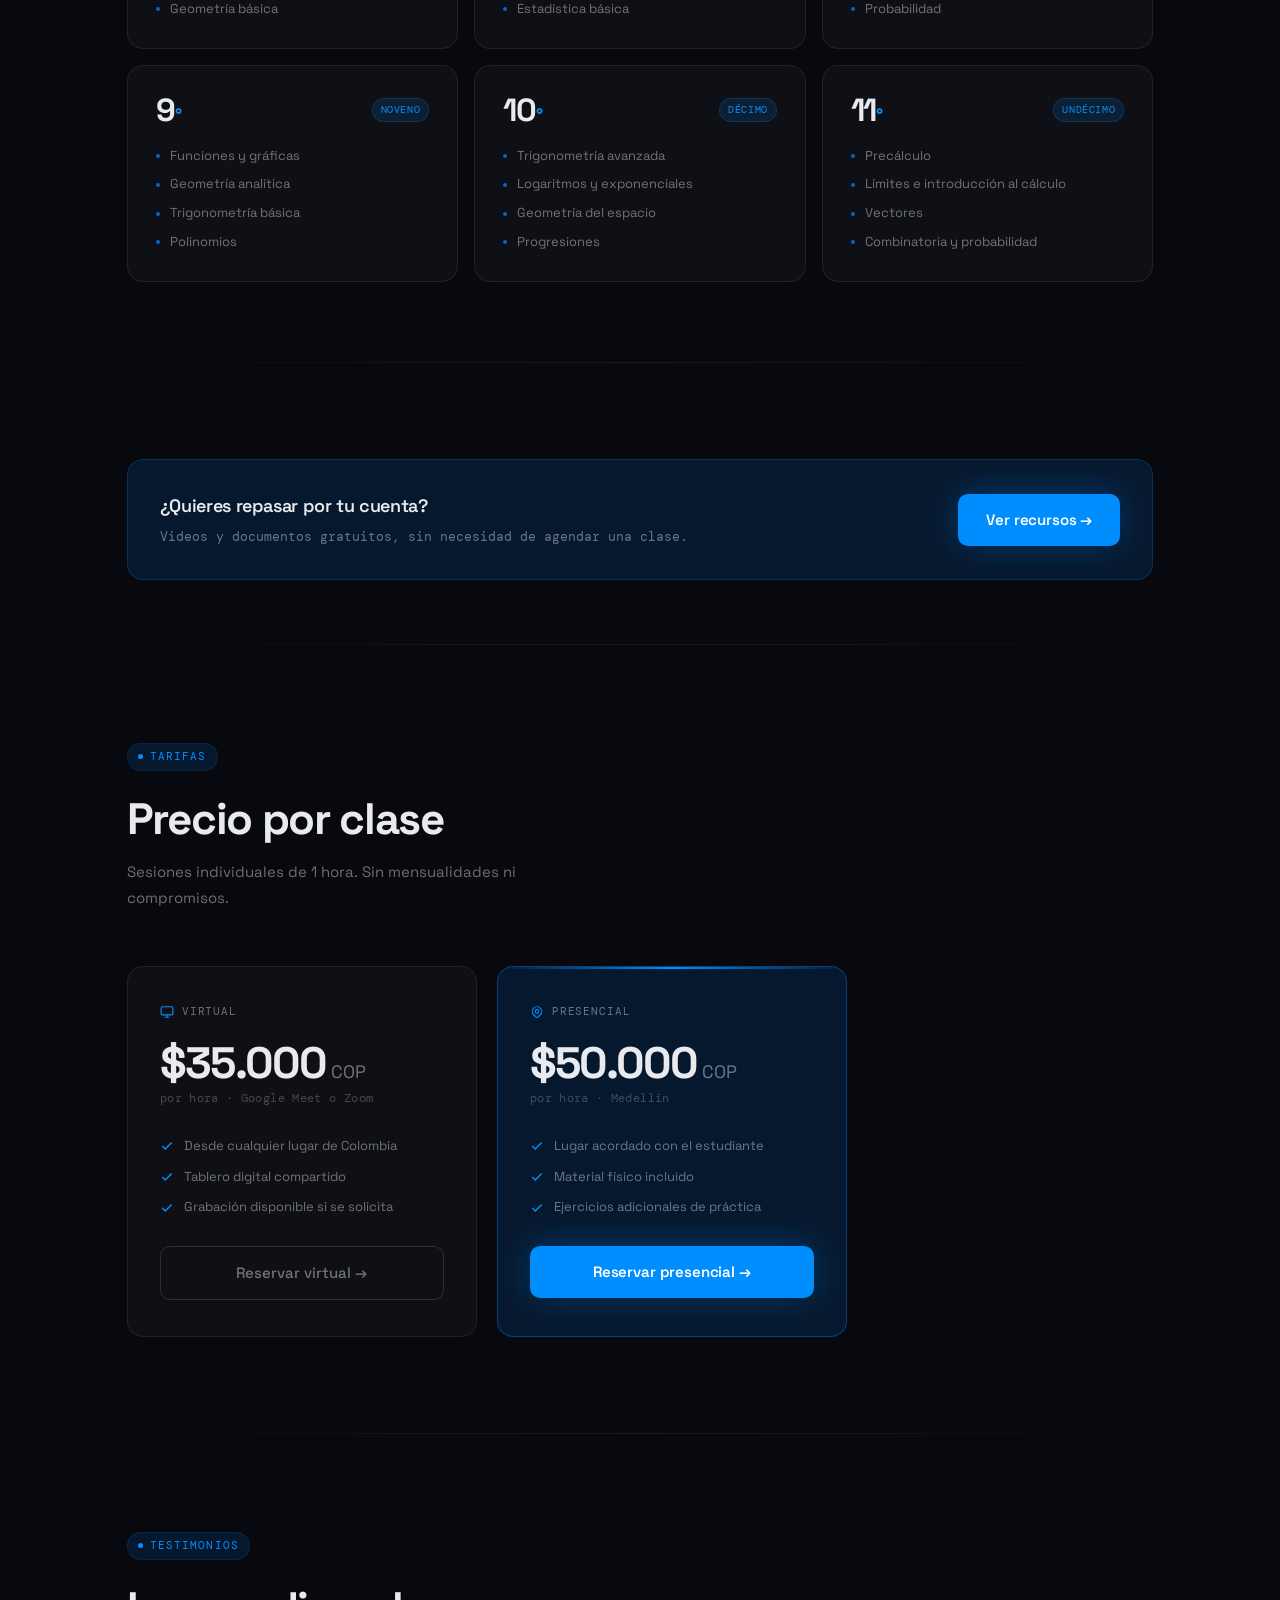
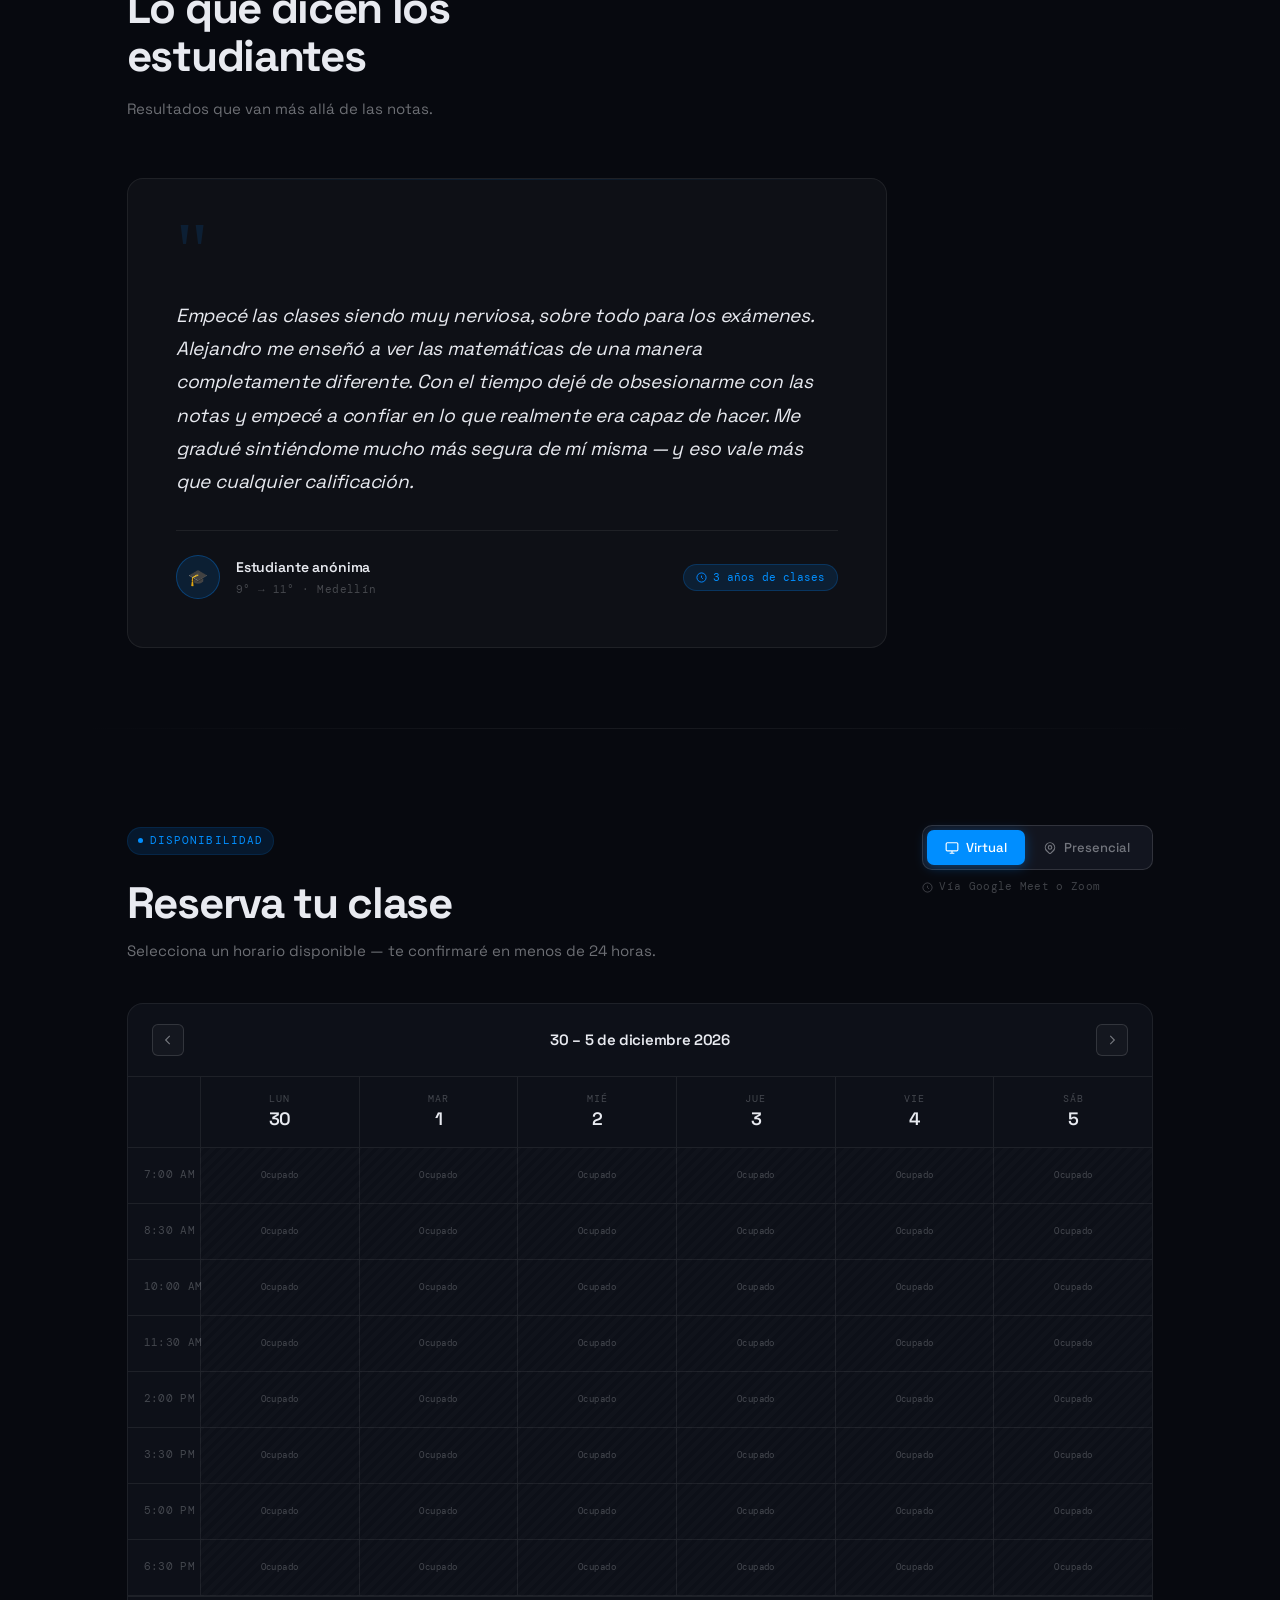
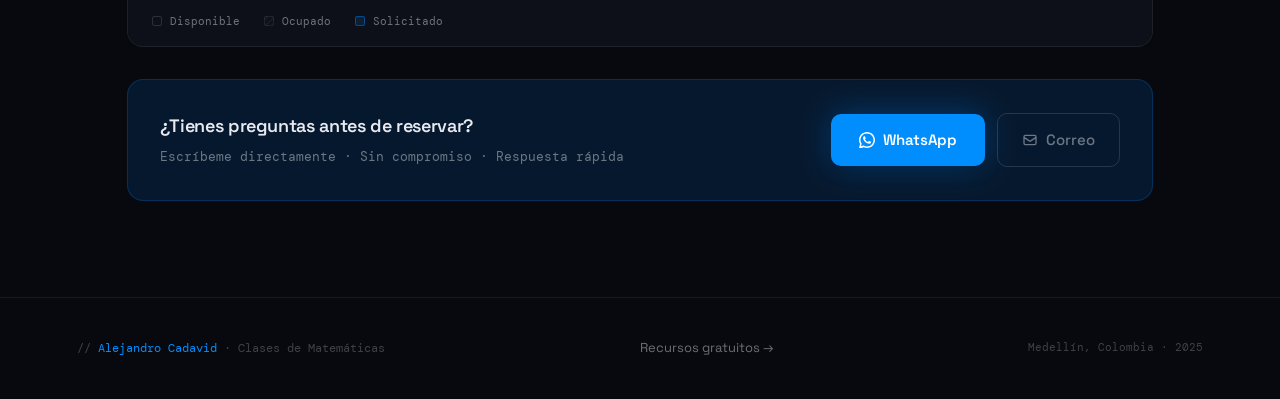
==== commit 49fdec8b: "feat: add standalone resources page with nav integration Split free study material (videos/docs) int" ====
--- a/index.html
+++ b/index.html
@@ -12,11 +12,12 @@
 
 <!-- ─── NAV ─── -->
 <nav>
-  <div class="nav-logo">// clases.mat</div>
+  <a href="index.html" class="nav-logo">// clases.mat</a>
   <ul class="nav-links">
     <li><a href="#sobre-mi">Sobre mí</a></li>
     <li><a href="#metodologia">Metodología</a></li>
     <li><a href="#materias">Materias</a></li>
+    <li><a href="recursos.html">Recursos</a></li>
     <li><a href="#precios">Precios</a></li>
     <li><a href="#testimonios">Testimonios</a></li>
     <li><a href="#reservar">Horarios</a></li>
@@ -177,6 +178,19 @@
 
 <div class="section-divider"></div>
 
+<!-- ─── RESOURCES TEASER ─── -->
+<section id="recursos" style="padding-top:64px; padding-bottom:64px;">
+  <div class="booking-cta-box reveal">
+    <div class="booking-cta-text">
+      <h3>¿Quieres repasar por tu cuenta?</h3>
+      <p>Videos y documentos gratuitos, sin necesidad de agendar una clase.</p>
+    </div>
+    <a href="recursos.html" class="btn-primary">Ver recursos →</a>
+  </div>
+</section>
+
+<div class="section-divider"></div>
+
 <!-- ─── PRICING ─── -->
 <section id="precios">
   <div class="section-header reveal">
@@ -338,6 +352,7 @@
 <!-- ─── FOOTER ─── -->
 <footer>
   <div class="footer-brand">// <span id="footer-name">Alejandro Cadavid</span> · Clases de Matemáticas</div>
+  <a href="recursos.html" style="color:var(--text-muted); font-size:13px; text-decoration:none;">Recursos gratuitos →</a>
   <div class="footer-copy">Medellín, Colombia · 2025</div>
 </footer>
 
@@ -392,6 +407,7 @@
 </a>
 
 <script src="js/data.js"></script>
+<script src="js/reveal.js"></script>
 <script src="js/app.js"></script>
 </body>
 </html>
--- a/css/styles.css
+++ b/css/styles.css
@@ -527,6 +527,67 @@
   opacity: 0.7;
 }
 
+/* ─── RESOURCES ─── */
+#recursos-grid-section { padding-bottom: 80px; }
+.resources-grid {
+  display: grid;
+  grid-template-columns: repeat(2, 1fr);
+  gap: 16px;
+}
+.resource-card {
+  display: block;
+  background: var(--surface);
+  border: 1px solid var(--border);
+  border-radius: var(--radius-lg);
+  padding: 28px;
+  text-decoration: none;
+  color: var(--text);
+  transition: border-color 0.2s, background 0.2s;
+}
+.resource-card:hover {
+  border-color: var(--border-strong);
+  background: var(--surface-hover);
+}
+.resource-header {
+  display: flex;
+  align-items: center;
+  justify-content: space-between;
+  margin-bottom: 20px;
+}
+.resource-type {
+  font-family: var(--font-mono);
+  font-size: 10px;
+  padding: 3px 8px;
+  border-radius: 100px;
+  letter-spacing: 0.06em;
+  text-transform: uppercase;
+  border: 1px solid oklch(0.65 0.22 285 / 0.25);
+  background: var(--violet-dim);
+  color: var(--violet);
+}
+.resource-type-doc {
+  border-color: oklch(0.72 0.18 160 / 0.25);
+  background: var(--green-dim);
+  color: var(--green);
+}
+.resource-card h3 {
+  font-size: 17px;
+  font-weight: 600;
+  letter-spacing: -0.02em;
+  margin-bottom: 10px;
+}
+.resource-card p {
+  color: var(--text-muted);
+  font-size: 13px;
+  line-height: 1.7;
+  margin-bottom: 18px;
+}
+.resource-link {
+  font-family: var(--font-mono);
+  font-size: 12px;
+  color: var(--accent-soft);
+}
+
 /* ─── BOOKING ─── */
 #reservar {
   max-width: 1180px;
@@ -1142,6 +1203,7 @@
   .about-grid { grid-template-columns: 1fr; }
   .method-grid { grid-template-columns: 1fr; }
   .grades-grid { grid-template-columns: repeat(2, 1fr); }
+  .resources-grid { grid-template-columns: 1fr; }
 }
 @media (max-width: 640px) {
   .grades-grid { grid-template-columns: 1fr; }
